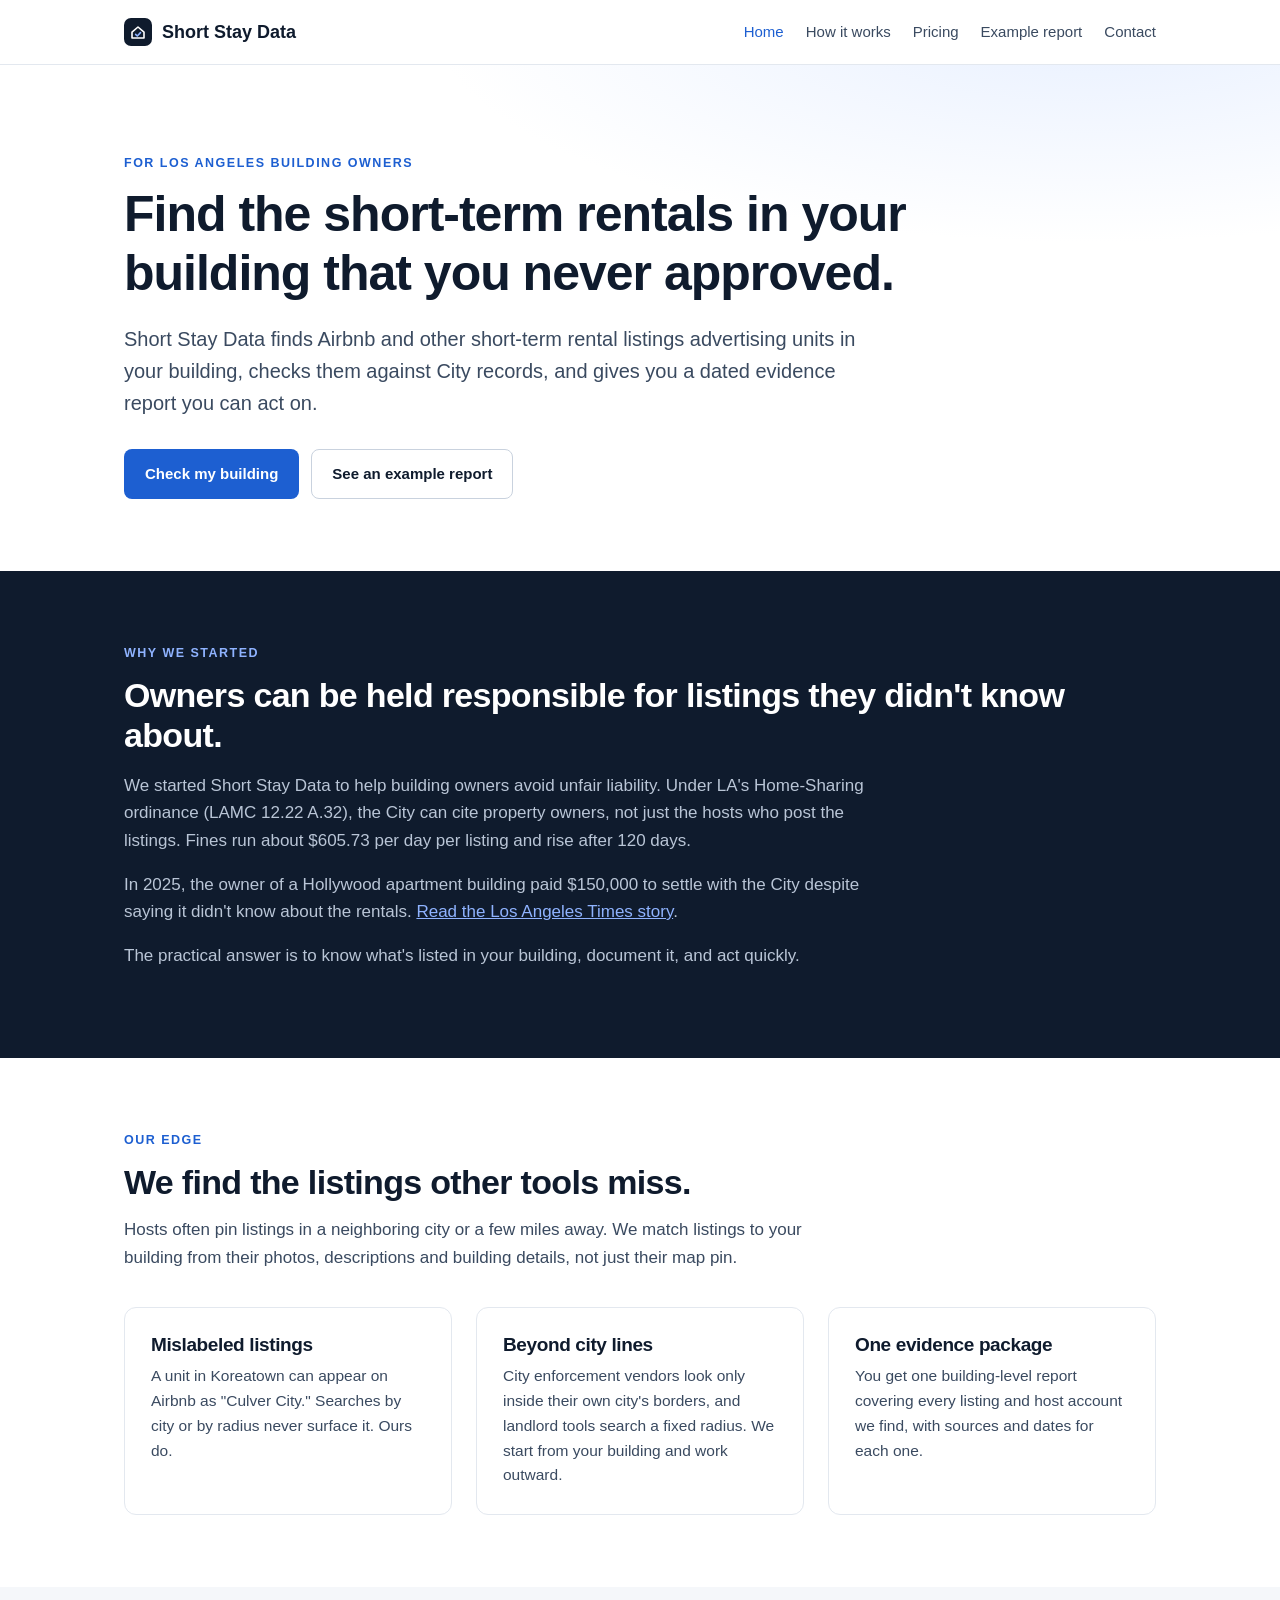
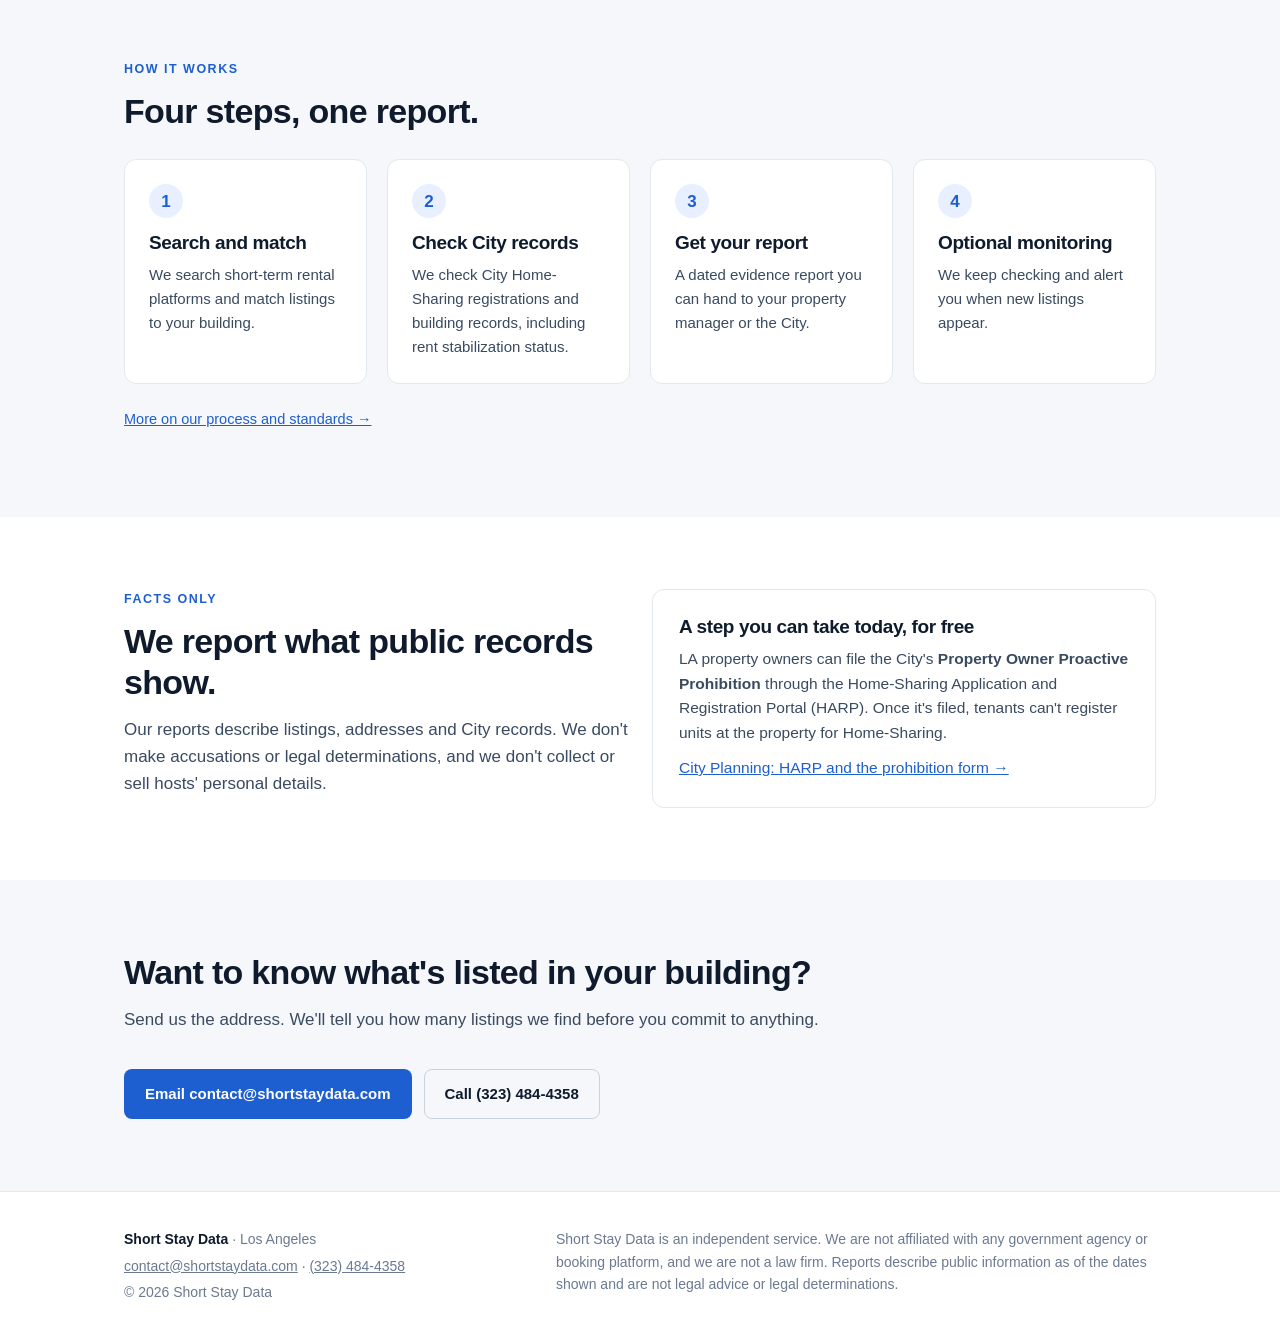
==== index.html @ d375aa2e "Rewrite site for building owners" ====
<!DOCTYPE html>
<html lang="en">
<head>
<meta charset="utf-8">
<meta name="viewport" content="width=device-width, initial-scale=1">
<title>Short Stay Data | Find unapproved short-term rentals in your LA building</title>
<meta name="description" content="We help Los Angeles building owners find and remove short-term rentals in their buildings that they never approved, with dated, building-level evidence reports.">
<meta name="theme-color" content="#0f1b2d">
<link rel="canonical" href="https://shortstaydata.com/">
<link rel="icon" type="image/svg+xml" href="data:image/svg+xml,%3Csvg xmlns='http://www.w3.org/2000/svg' viewBox='0 0 32 32'%3E%3Crect width='32' height='32' rx='7' fill='%230f1b2d'/%3E%3Cpath d='M7 16.5 16 9l9 7.5V24H7z' fill='none' stroke='%23fff' stroke-width='2.2' stroke-linejoin='round'/%3E%3Cpath d='m12.3 19.6 2.6 2.4 4.8-5' fill='none' stroke='%238fb3ff' stroke-width='2.2' stroke-linecap='round' stroke-linejoin='round'/%3E%3C/svg%3E">
<meta property="og:type" content="website">
<meta property="og:site_name" content="Short Stay Data">
<meta property="og:title" content="Short Stay Data | Find unapproved short-term rentals in your LA building">
<meta property="og:description" content="We help Los Angeles building owners find and remove short-term rentals in their buildings that they never approved, with dated, building-level evidence reports.">
<meta property="og:url" content="https://shortstaydata.com/">
<link rel="stylesheet" href="styles.css">
</head>
<body>
<header class="top">
  <div class="wrap nav">
    <a class="brand" href="index.html" aria-label="Short Stay Data home">
      <span class="mark" aria-hidden="true"><svg width="16" height="16" viewBox="0 0 16 16"><path d="M2 8.2 8 3l6 5.2V14H2z" fill="none" stroke="#fff" stroke-width="1.6" stroke-linejoin="round"/><path d="M5.6 10.4 7.3 12l3.2-3.4" fill="none" stroke="#8fb3ff" stroke-width="1.6" stroke-linecap="round" stroke-linejoin="round"/></svg></span>
      Short Stay Data
    </a>
    <nav aria-label="Primary"><ul><li><a href="index.html" aria-current="page">Home</a></li><li><a href="how-it-works.html">How it works</a></li><li><a href="pricing.html">Pricing</a></li><li><a href="sample-report.html">Example report</a></li><li><a href="contact.html">Contact</a></li></ul></nav>
  </div>
</header>
<main>

<section class="hero"><div class="wrap">
  <p class="eyebrow">For Los Angeles building owners</p>
  <h1>Find the short-term rentals in your building that you never approved.</h1>
  <p class="lede">Short Stay Data finds Airbnb and other short-term rental listings advertising units in your building, checks them against City records, and gives you a dated evidence report you can act on.</p>
  <div class="ctas"><a class="btn btn-primary" href="contact.html">Check my building</a><a class="btn btn-ghost" href="sample-report.html">See an example report</a></div>
</div></section>

<section class="dark"><div class="wrap">
  <p class="eyebrow" style="color:#8fb3ff">Why we started</p>
  <h2>Owners can be held responsible for listings they didn't know about.</h2>
  <p style="max-width:760px">We started Short Stay Data to help building owners avoid unfair liability. Under LA's Home-Sharing ordinance (LAMC 12.22 A.32), the City can cite property owners, not just the hosts who post the listings. Fines run about $605.73 per day per listing and rise after 120 days.</p>
  <p style="max-width:760px">In 2025, the owner of a Hollywood apartment building paid $150,000 to settle with the City despite saying it didn't know about the rentals. <a href="https://www.latimes.com/california/story/2025-09-02/la-cracks-down-on-hollywood-party-houses-and-illegal-short-term-rentals-violators-to-pay-hefty-fines" rel="noopener">Read the Los Angeles Times story</a>.</p>
  <p style="max-width:760px">The practical answer is to know what's listed in your building, document it, and act quickly.</p>
</div></section>

<section><div class="wrap">
  <p class="eyebrow">Our edge</p>
  <h2>We find the listings other tools miss.</h2>
  <p class="intro">Hosts often pin listings in a neighboring city or a few miles away. We match listings to your building from their photos, descriptions and building details, not just their map pin.</p>
  <div class="grid3">
    <div class="card"><h3>Mislabeled listings</h3><p>A unit in Koreatown can appear on Airbnb as "Culver City." Searches by city or by radius never surface it. Ours do.</p></div>
    <div class="card"><h3>Beyond city lines</h3><p>City enforcement vendors look only inside their own city's borders, and landlord tools search a fixed radius. We start from your building and work outward.</p></div>
    <div class="card"><h3>One evidence package</h3><p>You get one building-level report covering every listing and host account we find, with sources and dates for each one.</p></div>
  </div>
</div></section>

<section class="alt"><div class="wrap">
  <p class="eyebrow">How it works</p>
  <h2>Four steps, one report.</h2>
  <div class="steps" style="margin-top:28px">
    <div class="step"><h3>Search and match</h3><p>We search short-term rental platforms and match listings to your building.</p></div>
    <div class="step"><h3>Check City records</h3><p>We check City Home-Sharing registrations and building records, including rent stabilization status.</p></div>
    <div class="step"><h3>Get your report</h3><p>A dated evidence report you can hand to your property manager or the City.</p></div>
    <div class="step"><h3>Optional monitoring</h3><p>We keep checking and alert you when new listings appear.</p></div>
  </div>
  <p class="note"><a href="how-it-works.html">More on our process and standards &rarr;</a></p>
</div></section>

<section><div class="wrap grid2" style="align-items:start">
  <div>
    <p class="eyebrow">Facts only</p>
    <h2>We report what public records show.</h2>
    <p class="intro" style="margin-bottom:0">Our reports describe listings, addresses and City records. We don't make accusations or legal determinations, and we don't collect or sell hosts' personal details.</p>
  </div>
  <div class="card">
    <h3>A step you can take today, for free</h3>
    <p>LA property owners can file the City's <strong>Property Owner Proactive Prohibition</strong> through the Home-Sharing Application and Registration Portal (HARP). Once it's filed, tenants can't register units at the property for Home-Sharing.</p>
    <p><a href="https://planning.lacity.gov/home-sharing-application-and-registration-portal-harp" rel="noopener">City Planning: HARP and the prohibition form &rarr;</a></p>
  </div>
</div></section>
<section class="alt"><div class="wrap">
  <h2>Want to know what's listed in your building?</h2>
  <p class="intro">Send us the address. We'll tell you how many listings we find before you commit to anything.</p>
  <div class="ctas"><a class="btn btn-primary" href="mailto:contact@shortstaydata.com?subject=Building%20check%20request">Email contact@shortstaydata.com</a><a class="btn btn-ghost" href="tel:+13234844358">Call (323) 484-4358</a></div>
</div></section>

</main>
<footer>
  <div class="wrap f">
    <div>
      <p><strong style="color:var(--ink)">Short Stay Data</strong> · Los Angeles</p>
      <p><a href="mailto:contact@shortstaydata.com">contact@shortstaydata.com</a> · <a href="tel:+13234844358">(323) 484-4358</a></p>
      <p>© 2026 Short Stay Data</p>
    </div>
    <div class="disc">
      <p>Short Stay Data is an independent service. We are not affiliated with any government agency or booking platform, and we are not a law firm. Reports describe public information as of the dates shown and are not legal advice or legal determinations.</p>
    </div>
  </div>
</footer>
</body>
</html>
---- styles.css ----
:root{--ink:#0f1b2d;--ink-2:#3a4a60;--muted:#6b7a90;--line:#e3e8ef;--bg:#fff;--bg-2:#f5f7fa;--accent:#1d5fd1;--accent-2:#0f3f94;--ok:#1f7a4d;--warn:#a15c00;--flag:#b42318;--radius:12px;--max:1080px}
*{box-sizing:border-box}
body{margin:0;font-family:-apple-system,BlinkMacSystemFont,"Segoe UI",Roboto,"Helvetica Neue",Arial,sans-serif;color:var(--ink);background:var(--bg);line-height:1.6;font-size:17px;-webkit-font-smoothing:antialiased}
a{color:var(--accent)}
.wrap{max-width:var(--max);margin:0 auto;padding:0 24px}
header.top{position:sticky;top:0;z-index:10;background:rgba(255,255,255,.96);border-bottom:1px solid var(--line)}
.nav{display:flex;align-items:center;justify-content:space-between;gap:16px;min-height:64px;flex-wrap:wrap}
.brand{display:flex;align-items:center;gap:10px;font-weight:700;font-size:18px;color:var(--ink);text-decoration:none}
.mark{width:28px;height:28px;border-radius:7px;background:var(--ink);display:grid;place-items:center}
.nav ul{list-style:none;display:flex;gap:22px;margin:0;padding:0;flex-wrap:wrap}
.nav ul a{color:var(--ink-2);text-decoration:none;font-size:15px}
.nav ul a:hover,.nav ul a[aria-current]{color:var(--accent)}
.btn{display:inline-block;padding:12px 20px;border-radius:8px;font-weight:600;font-size:15px;text-decoration:none;border:1px solid transparent}
.btn-primary{background:var(--accent);color:#fff}.btn-primary:hover{background:var(--accent-2)}
.btn-ghost{color:var(--ink);border-color:#c9d2de}.btn-ghost:hover{border-color:var(--ink)}
section{padding:72px 0}
.eyebrow{text-transform:uppercase;letter-spacing:.12em;font-size:12.5px;font-weight:700;color:var(--accent);margin:0 0 12px}
h1,h2,h3{letter-spacing:-.02em;line-height:1.18;margin:0}
h1{font-size:clamp(32px,4.6vw,50px);font-weight:750;max-width:860px}
h2{font-size:clamp(26px,3.2vw,34px);font-weight:700;margin-bottom:14px}
h3{font-size:19px;font-weight:650;margin-bottom:8px}
.lede{font-size:clamp(18px,2vw,20px);color:var(--ink-2);max-width:740px;margin:20px 0 30px}
.intro{color:var(--ink-2);max-width:720px;margin:0 0 36px}
.hero{padding:88px 0 72px;background:radial-gradient(1100px 380px at 85% -10%,#e8f0ff 0%,rgba(232,240,255,0) 60%)}
.page-hero{padding:64px 0 24px}
.ctas{display:flex;gap:12px;flex-wrap:wrap}
.alt{background:var(--bg-2)}
.dark{background:var(--ink);color:#e7edf6}
.dark h2,.dark h3{color:#fff}.dark p{color:#b9c5d6}
.dark a{color:#8fb3ff}
.grid3{display:grid;grid-template-columns:repeat(3,1fr);gap:24px}
.grid2{display:grid;grid-template-columns:repeat(2,1fr);gap:24px}
.card{background:#fff;border:1px solid var(--line);border-radius:var(--radius);padding:26px}
.card p{color:var(--ink-2);margin:0 0 10px;font-size:15.5px}
.card p:last-child{margin-bottom:0}
.card ul{margin:8px 0 0;padding-left:18px;color:var(--ink-2);font-size:15px}
.steps{display:grid;grid-template-columns:repeat(4,1fr);gap:20px;counter-reset:s}
.step{border:1px solid var(--line);border-radius:var(--radius);padding:24px;background:#fff}
.step::before{counter-increment:s;content:counter(s);display:grid;place-items:center;width:34px;height:34px;border-radius:50%;background:#e8f0ff;color:var(--accent);font-weight:700;margin-bottom:14px}
.step p{color:var(--ink-2);margin:0;font-size:15px}
.stat{font-size:30px;font-weight:750;color:#fff;letter-spacing:-.02em}
.note{color:var(--muted);font-size:14.5px;margin-top:24px}
.callout{border:1px solid #cfe0fb;background:#f3f8ff;border-radius:var(--radius);padding:22px 26px;margin-top:28px}
.callout p{margin:0;color:var(--ink-2)}
.card .price,.price{color:var(--ink);font-size:34px;font-weight:750;letter-spacing:-.02em;margin:6px 0 2px}
.card .price small,.price small{font-size:16px;font-weight:600;color:var(--muted)}
.tag{display:inline-block;font-size:12px;font-weight:700;letter-spacing:.06em;text-transform:uppercase;color:var(--accent);background:#e8f0ff;padding:4px 10px;border-radius:999px;margin-bottom:12px}
table.t{width:100%;border-collapse:collapse;font-size:15px;background:#fff;border:1px solid var(--line);border-radius:var(--radius);overflow:hidden}
table.t th,table.t td{text-align:left;padding:12px 16px;border-bottom:1px solid var(--line);vertical-align:top}
table.t th{background:var(--bg-2);font-weight:650}
.checklist{list-style:none;padding:0;margin:16px 0 0}
.checklist li{padding:9px 0 9px 30px;position:relative;border-bottom:1px solid var(--line);color:var(--ink-2);font-size:15.5px}
.checklist li::before{content:"";position:absolute;left:0;top:13px;width:18px;height:18px;border-radius:50%;background:#e7f5ee url("data:image/svg+xml,%3Csvg xmlns='http://www.w3.org/2000/svg' viewBox='0 0 16 16'%3E%3Cpath d='M4 8.5l2.5 2.5L12 5.5' fill='none' stroke='%231f7a4d' stroke-width='2' stroke-linecap='round' stroke-linejoin='round'/%3E%3C/svg%3E") center/12px no-repeat}
.checklist strong{color:var(--ink)}
/* Example report */
.report{border:1px solid var(--line);border-radius:var(--radius);background:#fff;box-shadow:0 10px 30px rgba(15,27,45,.06);overflow:hidden}
.report-head{display:flex;justify-content:space-between;align-items:center;gap:12px;flex-wrap:wrap;padding:14px 22px;background:var(--bg-2);border-bottom:1px solid var(--line);font-size:14px}
.badge{background:#fff4e5;color:var(--warn);border:1px dashed var(--warn);font-weight:800;letter-spacing:.12em;font-size:12px;padding:4px 10px;border-radius:6px}
.report-body{padding:8px 22px 22px}
.report h3{font-size:17px;margin:22px 0 8px;padding-bottom:4px;border-bottom:1px solid var(--line);color:#123a5c}
.report table{width:100%;border-collapse:collapse;font-size:14px}
.report th,.report td{text-align:left;padding:8px 10px;border:1px solid var(--line);vertical-align:top}
.report th{background:#fafbfc;width:30%;font-weight:650}
.report thead th{background:#eef2f6;width:auto}
.report blockquote{margin:8px 0;padding:6px 12px;border-left:3px solid #123a5c;background:var(--bg-2);font-style:italic;font-size:14.5px}
.report ul{padding-left:18px;font-size:15px;color:var(--ink-2)}
.report .meta{font-size:14px;color:var(--ink-2);margin:14px 0 0}
.report-foot{padding:12px 22px;background:#fffaf2;border-top:1px solid var(--line);font-size:13.5px;color:var(--warn)}
.pill{display:inline-block;font-size:12px;font-weight:700;padding:2px 8px;border-radius:999px}
.pill.flag{background:#fdecea;color:var(--flag)}.pill.ok{background:#e7f5ee;color:var(--ok)}
.contact-big{font-size:22px;font-weight:650;text-decoration:none;border-bottom:2px solid #c9d8f5;word-break:break-word}
footer{border-top:1px solid var(--line);padding:32px 0;color:var(--muted);font-size:14px}
footer .f{display:flex;justify-content:space-between;gap:24px;flex-wrap:wrap}
footer p{margin:4px 0}footer .disc{max-width:600px}
footer a{color:var(--muted)}
@media (max-width:900px){.grid3,.grid2{grid-template-columns:1fr}.steps{grid-template-columns:1fr 1fr}section{padding:56px 0}}
@media (max-width:600px){.steps{grid-template-columns:1fr}.nav{padding-top:10px;padding-bottom:10px}.nav ul{gap:4px 14px}header.top{position:static}.nav ul a{font-size:14px}.report-body{padding:4px 14px 16px}.report th{width:38%}table.t th,table.t td{padding:10px 10px}}
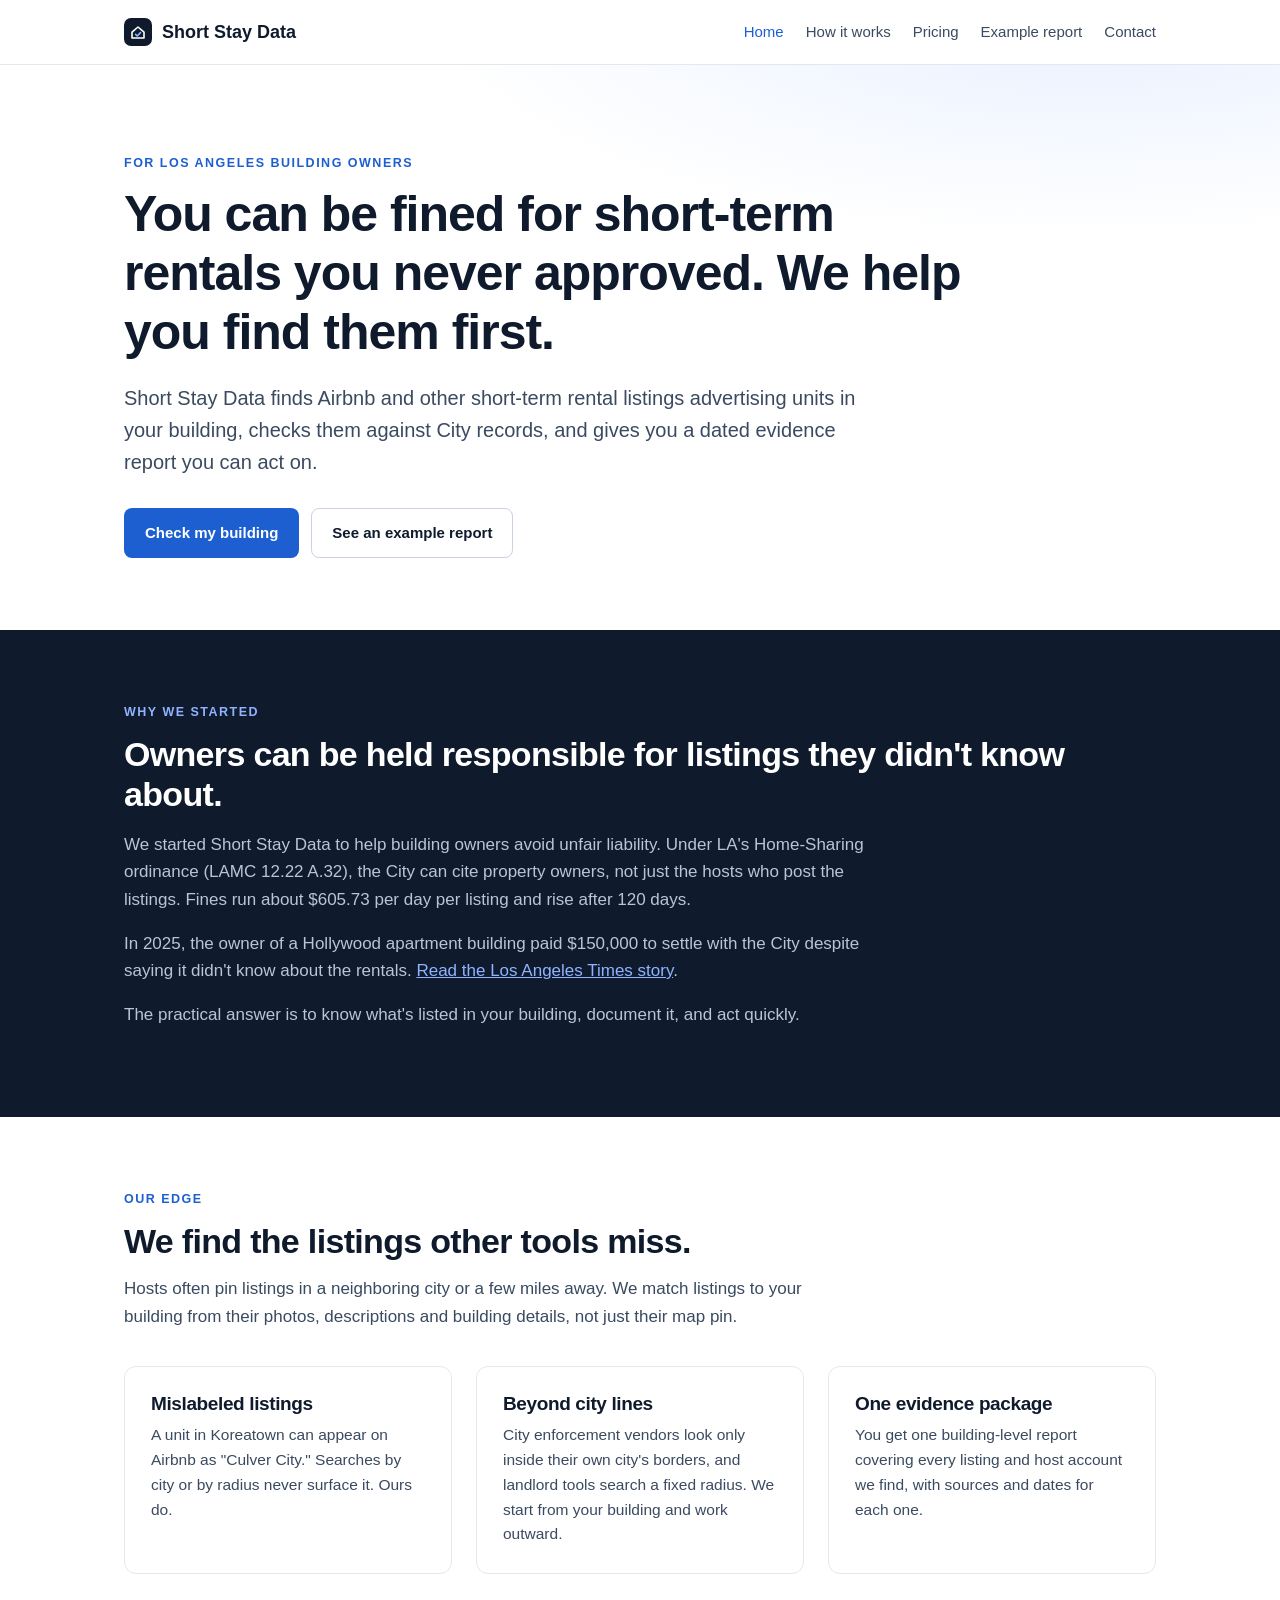
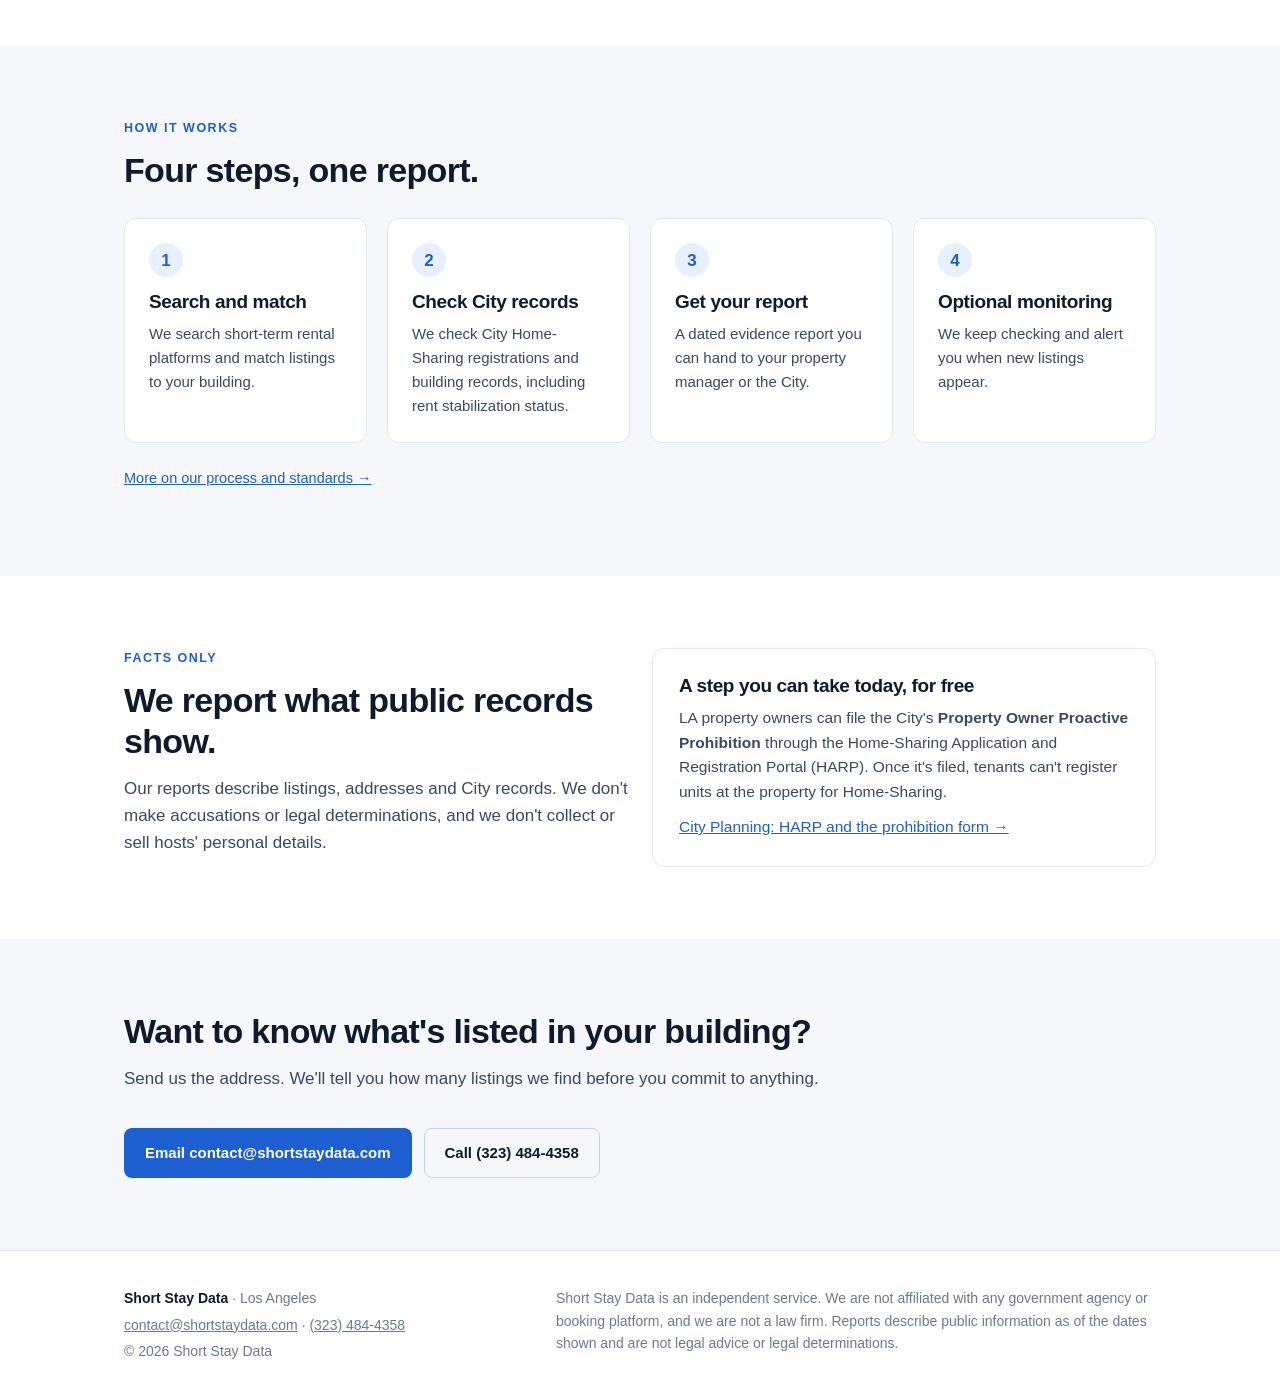
==== commit 1820232a: "Update homepage headline" ====
--- a/index.html
+++ b/index.html
@@ -29,7 +29,7 @@
 
 <section class="hero"><div class="wrap">
   <p class="eyebrow">For Los Angeles building owners</p>
-  <h1>Find the short-term rentals in your building that you never approved.</h1>
+  <h1>You can be fined for short-term rentals you never approved. We help you find them first.</h1>
   <p class="lede">Short Stay Data finds Airbnb and other short-term rental listings advertising units in your building, checks them against City records, and gives you a dated evidence report you can act on.</p>
   <div class="ctas"><a class="btn btn-primary" href="contact.html">Check my building</a><a class="btn btn-ghost" href="sample-report.html">See an example report</a></div>
 </div></section>
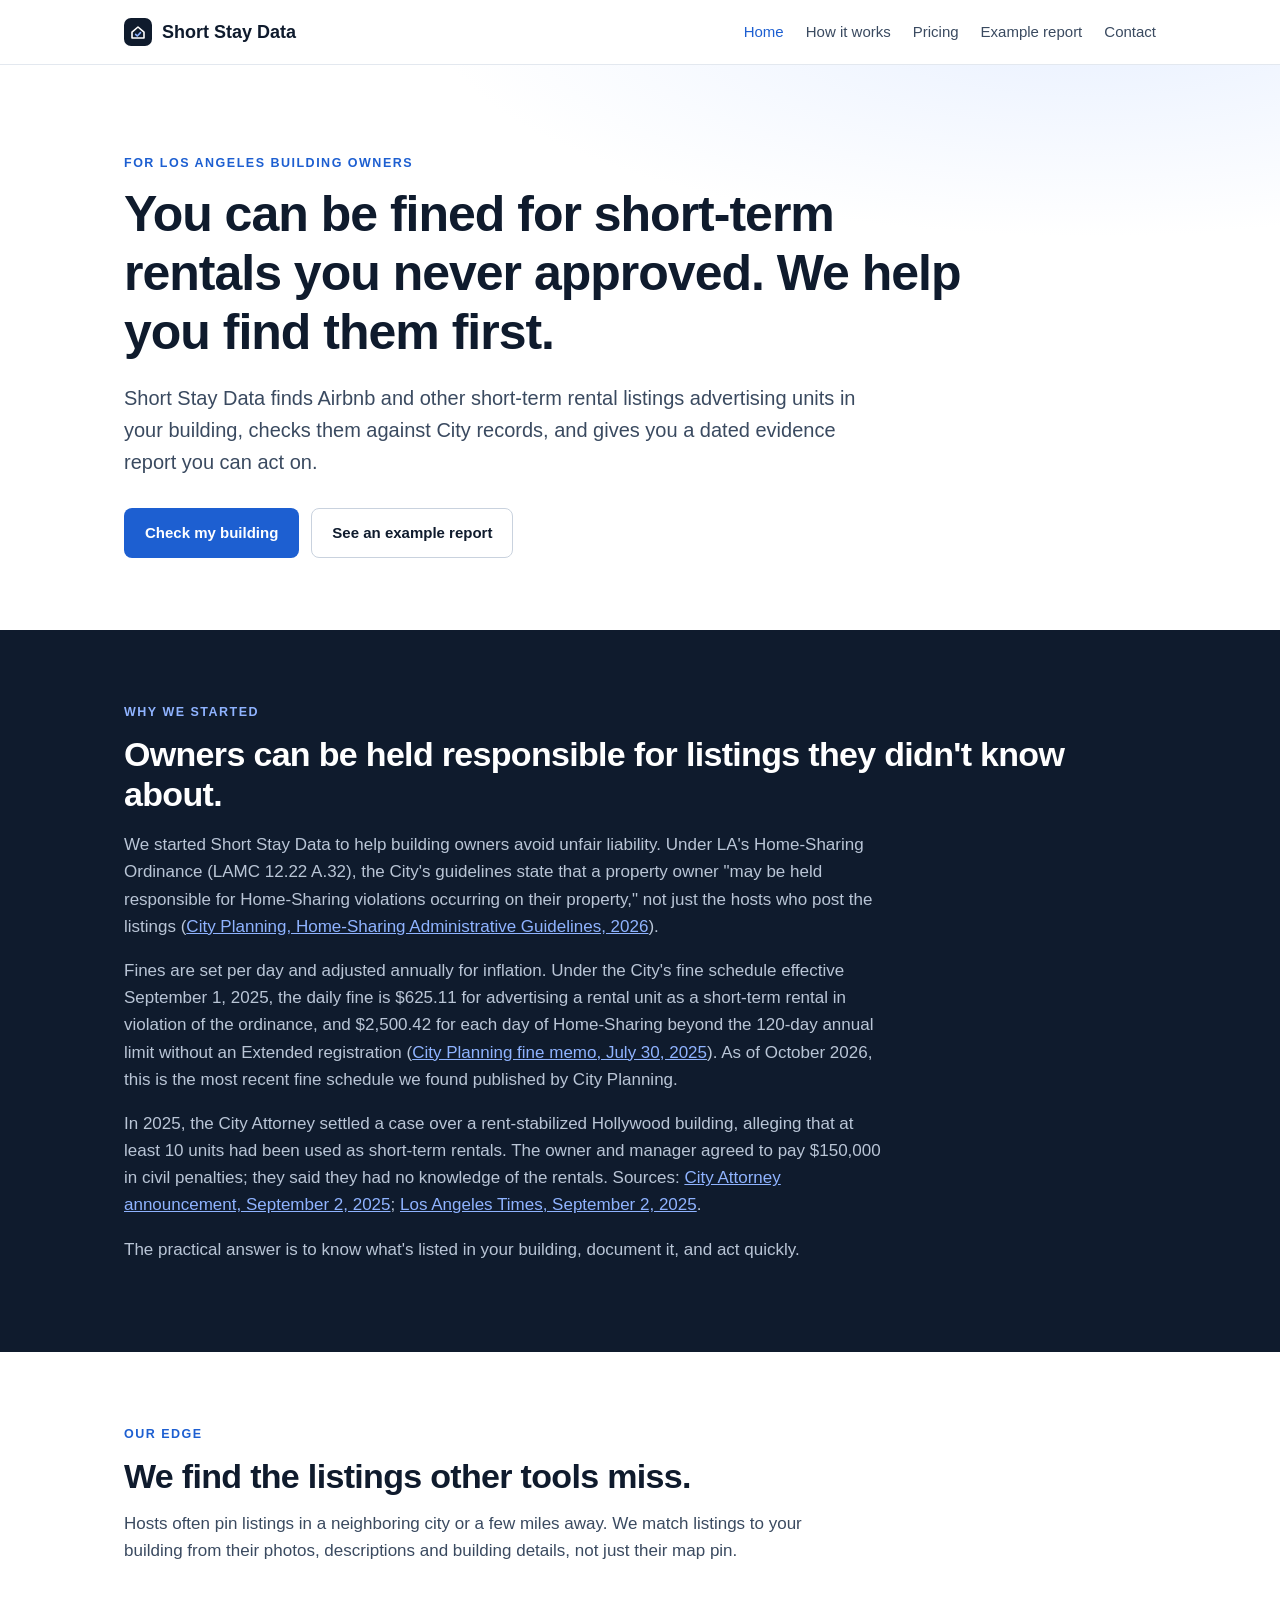
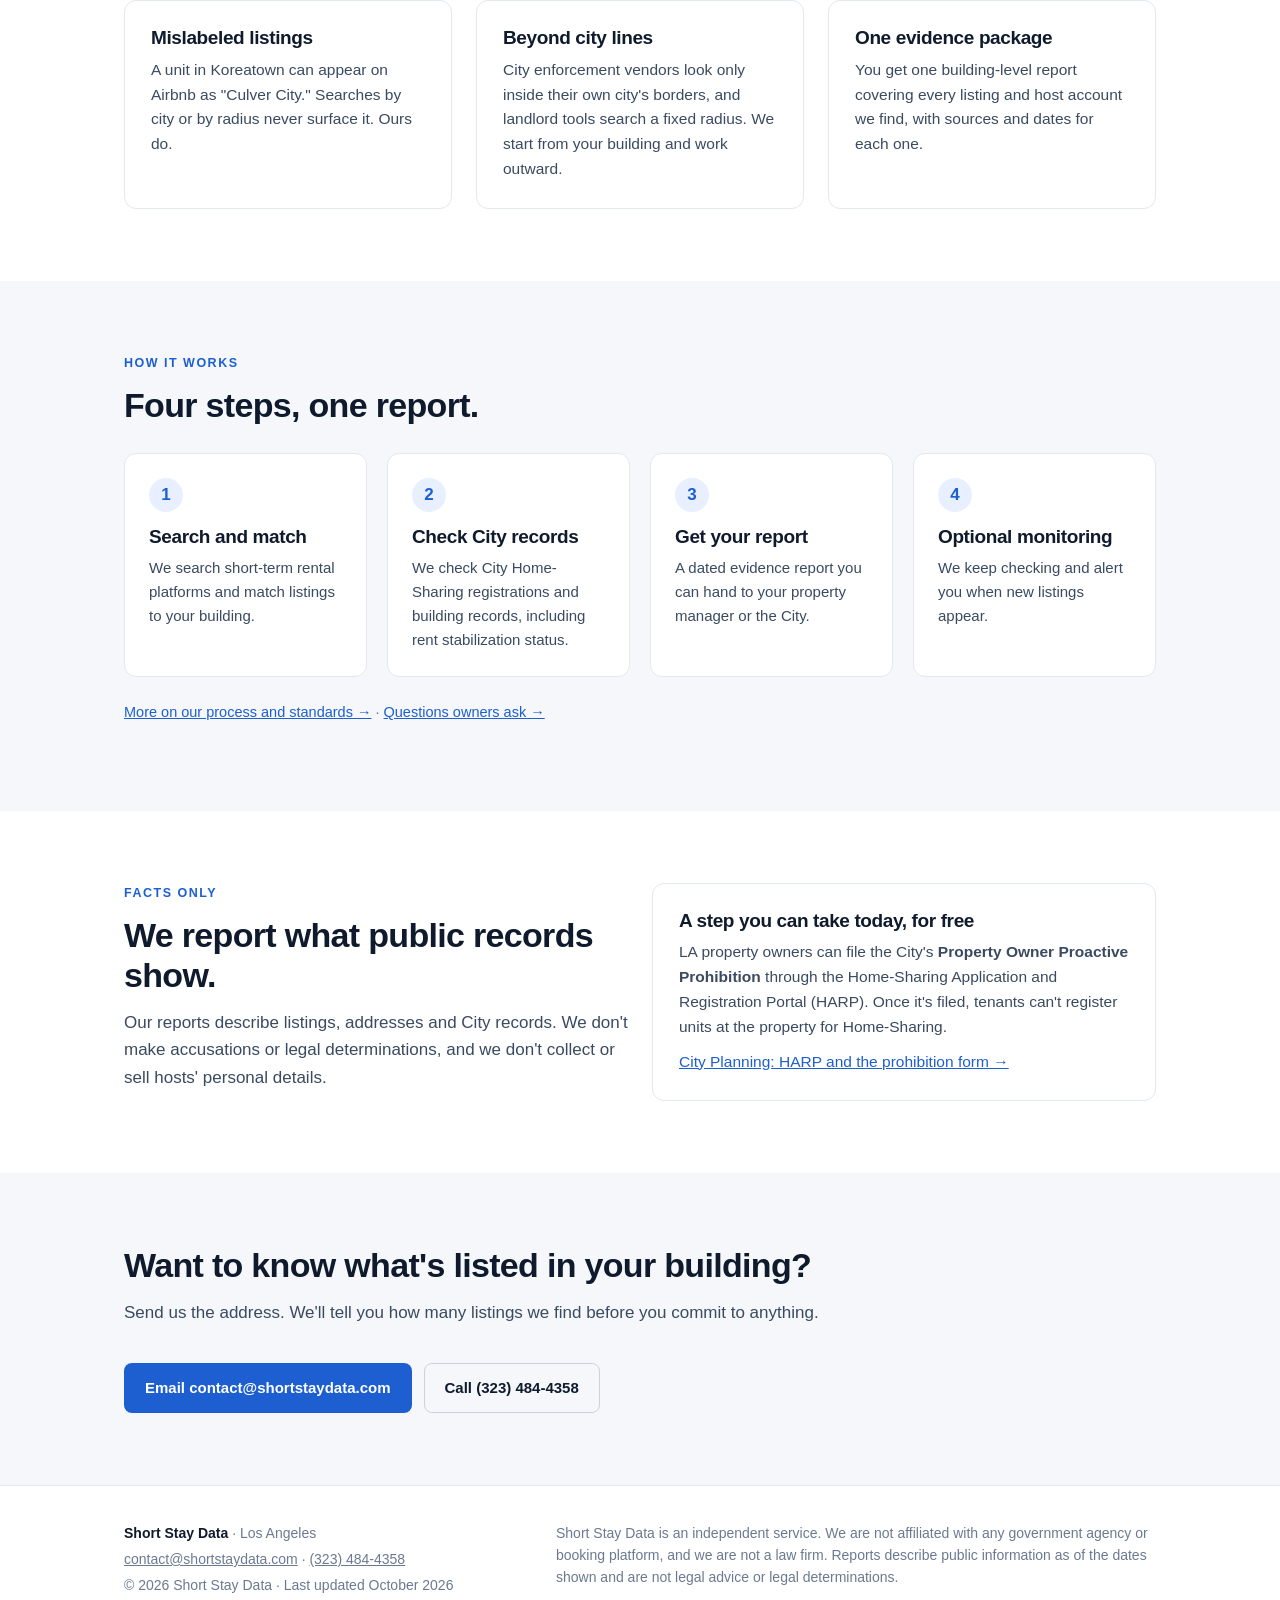
==== commit a64df06b: "SEO batch 1: sitemap, robots, llms.txt, icons, social tags, structured data, FAQ" ====
--- a/index.html
+++ b/index.html
@@ -3,26 +3,58 @@
 <head>
 <meta charset="utf-8">
 <meta name="viewport" content="width=device-width, initial-scale=1">
-<title>Short Stay Data | Find unapproved short-term rentals in your LA building</title>
+<title>Find Unauthorized Airbnb Listings in Your LA Building | Short Stay Data</title>
 <meta name="description" content="We help Los Angeles building owners find and remove short-term rentals in their buildings that they never approved, with dated, building-level evidence reports.">
 <meta name="theme-color" content="#0f1b2d">
 <link rel="canonical" href="https://shortstaydata.com/">
-<link rel="icon" type="image/svg+xml" href="data:image/svg+xml,%3Csvg xmlns='http://www.w3.org/2000/svg' viewBox='0 0 32 32'%3E%3Crect width='32' height='32' rx='7' fill='%230f1b2d'/%3E%3Cpath d='M7 16.5 16 9l9 7.5V24H7z' fill='none' stroke='%23fff' stroke-width='2.2' stroke-linejoin='round'/%3E%3Cpath d='m12.3 19.6 2.6 2.4 4.8-5' fill='none' stroke='%238fb3ff' stroke-width='2.2' stroke-linecap='round' stroke-linejoin='round'/%3E%3C/svg%3E">
+<link rel="icon" href="/favicon.ico" sizes="48x48">
+<link rel="icon" type="image/svg+xml" href="/favicon.svg">
+<link rel="apple-touch-icon" href="/apple-touch-icon.png">
 <meta property="og:type" content="website">
 <meta property="og:site_name" content="Short Stay Data">
-<meta property="og:title" content="Short Stay Data | Find unapproved short-term rentals in your LA building">
+<meta property="og:title" content="Find Unauthorized Airbnb Listings in Your LA Building | Short Stay Data">
 <meta property="og:description" content="We help Los Angeles building owners find and remove short-term rentals in their buildings that they never approved, with dated, building-level evidence reports.">
 <meta property="og:url" content="https://shortstaydata.com/">
+<meta property="og:image" content="https://shortstaydata.com/og.png">
+<meta property="og:image:width" content="1200">
+<meta property="og:image:height" content="630">
+<meta property="og:image:alt" content="Short Stay Data: find unapproved short-term rentals in your Los Angeles building.">
+<meta name="twitter:card" content="summary_large_image">
+<meta name="twitter:title" content="Find Unauthorized Airbnb Listings in Your LA Building | Short Stay Data">
+<meta name="twitter:description" content="We help Los Angeles building owners find and remove short-term rentals in their buildings that they never approved, with dated, building-level evidence reports.">
+<meta name="twitter:image" content="https://shortstaydata.com/og.png">
 <link rel="stylesheet" href="styles.css">
+<script type="application/ld+json">
+{
+  "@context": "https://schema.org",
+  "@type": "Organization",
+  "@id": "https://shortstaydata.com/#organization",
+  "name": "Short Stay Data",
+  "url": "https://shortstaydata.com/",
+  "logo": "https://shortstaydata.com/apple-touch-icon.png",
+  "image": "https://shortstaydata.com/og.png",
+  "email": "contact@shortstaydata.com",
+  "telephone": "+1-323-484-4358",
+  "areaServed": {
+    "@type": "City",
+    "name": "Los Angeles",
+    "containedInPlace": {
+      "@type": "State",
+      "name": "California"
+    }
+  },
+  "description": "Short Stay Data helps Los Angeles building owners find short-term rental listings advertising units in their buildings, checks them against City of Los Angeles Home-Sharing records, and provides dated evidence reports."
+}
+</script>
 </head>
 <body>
 <header class="top">
   <div class="wrap nav">
-    <a class="brand" href="index.html" aria-label="Short Stay Data home">
+    <a class="brand" href="/" aria-label="Short Stay Data home">
       <span class="mark" aria-hidden="true"><svg width="16" height="16" viewBox="0 0 16 16"><path d="M2 8.2 8 3l6 5.2V14H2z" fill="none" stroke="#fff" stroke-width="1.6" stroke-linejoin="round"/><path d="M5.6 10.4 7.3 12l3.2-3.4" fill="none" stroke="#8fb3ff" stroke-width="1.6" stroke-linecap="round" stroke-linejoin="round"/></svg></span>
       Short Stay Data
     </a>
-    <nav aria-label="Primary"><ul><li><a href="index.html" aria-current="page">Home</a></li><li><a href="how-it-works.html">How it works</a></li><li><a href="pricing.html">Pricing</a></li><li><a href="sample-report.html">Example report</a></li><li><a href="contact.html">Contact</a></li></ul></nav>
+    <nav aria-label="Primary"><ul><li><a href="/" aria-current="page">Home</a></li><li><a href="how-it-works.html">How it works</a></li><li><a href="pricing.html">Pricing</a></li><li><a href="sample-report.html">Example report</a></li><li><a href="contact.html">Contact</a></li></ul></nav>
   </div>
 </header>
 <main>
@@ -37,8 +69,9 @@
 <section class="dark"><div class="wrap">
   <p class="eyebrow" style="color:#8fb3ff">Why we started</p>
   <h2>Owners can be held responsible for listings they didn't know about.</h2>
-  <p style="max-width:760px">We started Short Stay Data to help building owners avoid unfair liability. Under LA's Home-Sharing ordinance (LAMC 12.22 A.32), the City can cite property owners, not just the hosts who post the listings. Fines run about $605.73 per day per listing and rise after 120 days.</p>
-  <p style="max-width:760px">In 2025, the owner of a Hollywood apartment building paid $150,000 to settle with the City despite saying it didn't know about the rentals. <a href="https://www.latimes.com/california/story/2025-09-02/la-cracks-down-on-hollywood-party-houses-and-illegal-short-term-rentals-violators-to-pay-hefty-fines" rel="noopener">Read the Los Angeles Times story</a>.</p>
+  <p style="max-width:760px">We started Short Stay Data to help building owners avoid unfair liability. Under LA's Home-Sharing Ordinance (LAMC 12.22 A.32), the City's guidelines state that a property owner "may be held responsible for Home-Sharing violations occurring on their property," not just the hosts who post the listings (<a href="https://planning.lacity.gov/odocument/9930e549-5f65-45d8-a0e1-986d7ea7c75a/Home_Sharing_Administrative_Guidelines_2026.pdf" rel="noopener">City Planning, Home-Sharing Administrative Guidelines, 2026</a>).</p>
+  <p style="max-width:760px">Fines are set per day and adjusted annually for inflation. Under the City's fine schedule effective September 1, 2025, the daily fine is $625.11 for advertising a rental unit as a short-term rental in violation of the ordinance, and $2,500.42 for each day of Home-Sharing beyond the 120-day annual limit without an Extended registration (<a href="https://planning.lacity.gov/odocument/45f6db3c-eb1d-46ae-b5d0-9bfce70f184f/Fine_Memo.pdf" rel="noopener">City Planning fine memo, July 30, 2025</a>). As of October 2026, this is the most recent fine schedule we found published by City Planning.</p>
+  <p style="max-width:760px">In 2025, the City Attorney settled a case over a rent-stabilized Hollywood building, alleging that at least 10 units had been used as short-term rentals. The owner and manager agreed to pay $150,000 in civil penalties; they said they had no knowledge of the rentals. Sources: <a href="https://cityattorney.lacity.gov/updates/la-city-attorney-hydee-feldstein-soto-continues-crackdown-illegal-short-term-rentals-and" rel="noopener">City Attorney announcement, September 2, 2025</a>; <a href="https://www.latimes.com/california/story/2025-09-02/la-cracks-down-on-hollywood-party-houses-and-illegal-short-term-rentals-violators-to-pay-hefty-fines" rel="noopener">Los Angeles Times, September 2, 2025</a>.</p>
   <p style="max-width:760px">The practical answer is to know what's listed in your building, document it, and act quickly.</p>
 </div></section>
 
@@ -62,7 +95,7 @@
     <div class="step"><h3>Get your report</h3><p>A dated evidence report you can hand to your property manager or the City.</p></div>
     <div class="step"><h3>Optional monitoring</h3><p>We keep checking and alert you when new listings appear.</p></div>
   </div>
-  <p class="note"><a href="how-it-works.html">More on our process and standards &rarr;</a></p>
+  <p class="note"><a href="how-it-works.html">More on our process and standards &rarr;</a> · <a href="how-it-works.html#faq">Questions owners ask &rarr;</a></p>
 </div></section>
 
 <section><div class="wrap grid2" style="align-items:start">
@@ -89,7 +122,7 @@
     <div>
       <p><strong style="color:var(--ink)">Short Stay Data</strong> · Los Angeles</p>
       <p><a href="mailto:contact@shortstaydata.com">contact@shortstaydata.com</a> · <a href="tel:+13234844358">(323) 484-4358</a></p>
-      <p>© 2026 Short Stay Data</p>
+      <p>© 2026 Short Stay Data · Last updated October 2026</p>
     </div>
     <div class="disc">
       <p>Short Stay Data is an independent service. We are not affiliated with any government agency or booking platform, and we are not a law firm. Reports describe public information as of the dates shown and are not legal advice or legal determinations.</p>
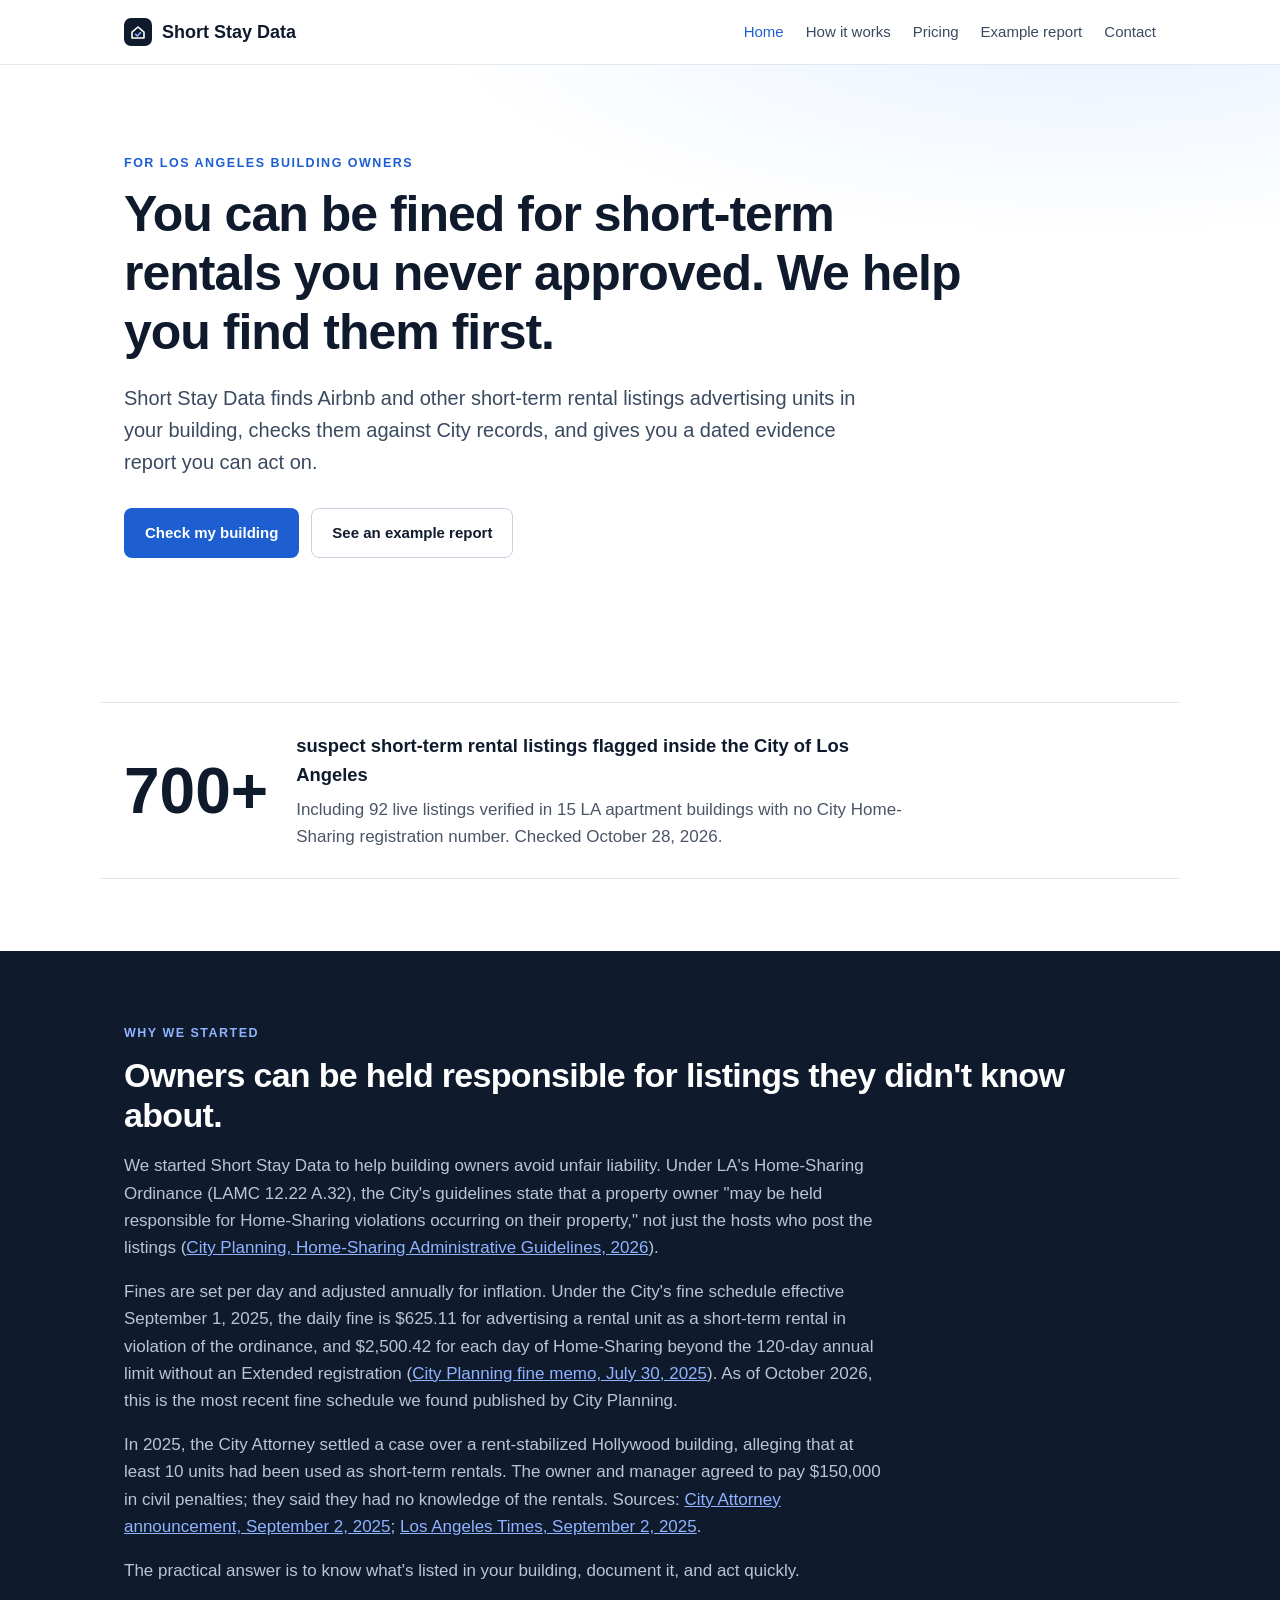
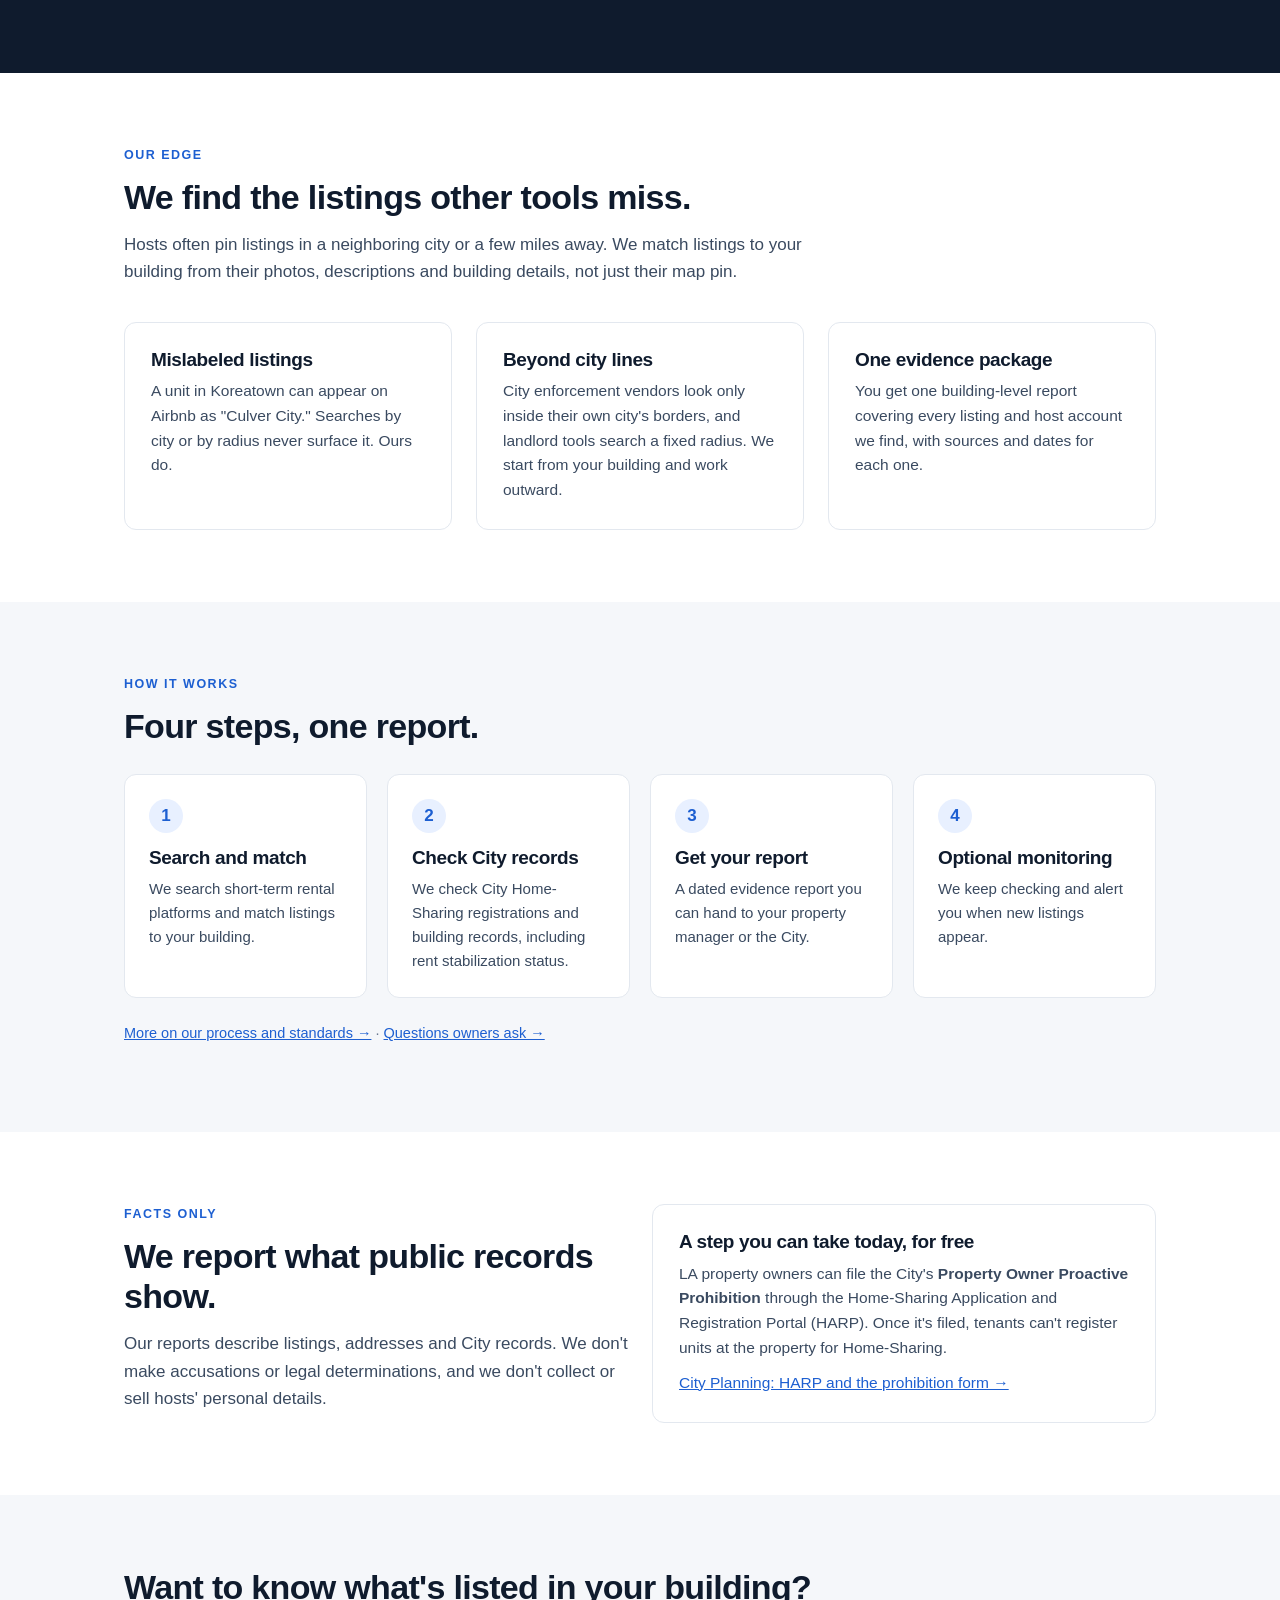
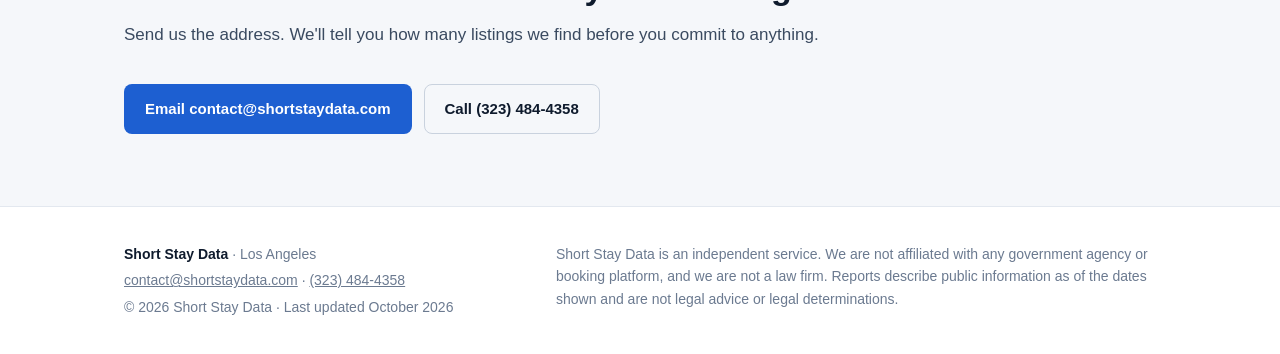
==== commit 4c56db06: "Add research counter to homepage" ====
--- a/index.html
+++ b/index.html
@@ -66,6 +66,14 @@
   <div class="ctas"><a class="btn btn-primary" href="contact.html">Check my building</a><a class="btn btn-ghost" href="sample-report.html">See an example report</a></div>
 </div></section>
 
+<section class="counter" aria-label="Research to date"><div class="wrap" style="display:flex;flex-wrap:wrap;gap:28px;align-items:center;padding-top:28px;padding-bottom:28px;border-top:1px solid #e3e8ef;border-bottom:1px solid #e3e8ef">
+  <div style="font-size:clamp(44px,7vw,64px);font-weight:800;line-height:1;color:#0f1b2d">700+</div>
+  <div style="max-width:620px">
+    <p style="margin:0;font-size:1.15rem;font-weight:600;color:#0f1b2d">suspect short-term rental listings flagged inside the City of Los Angeles</p>
+    <p style="margin:6px 0 0;color:#4a5568">Including 92 live listings verified in 15 LA apartment buildings with no City Home-Sharing registration number. Checked October 28, 2026.</p>
+  </div>
+</div></section>
+
 <section class="dark"><div class="wrap">
   <p class="eyebrow" style="color:#8fb3ff">Why we started</p>
   <h2>Owners can be held responsible for listings they didn't know about.</h2>
@@ -129,5 +137,6 @@
     </div>
   </div>
 </footer>
+<!-- Cloudflare Web Analytics --><script type='module' src='https://static.cloudflareinsights.com/beacon.min.js' data-cf-beacon='{"token": "4996022a4fdb411897345fcda2850cfd"}'></script><!-- End Cloudflare Web Analytics -->
 </body>
 </html>
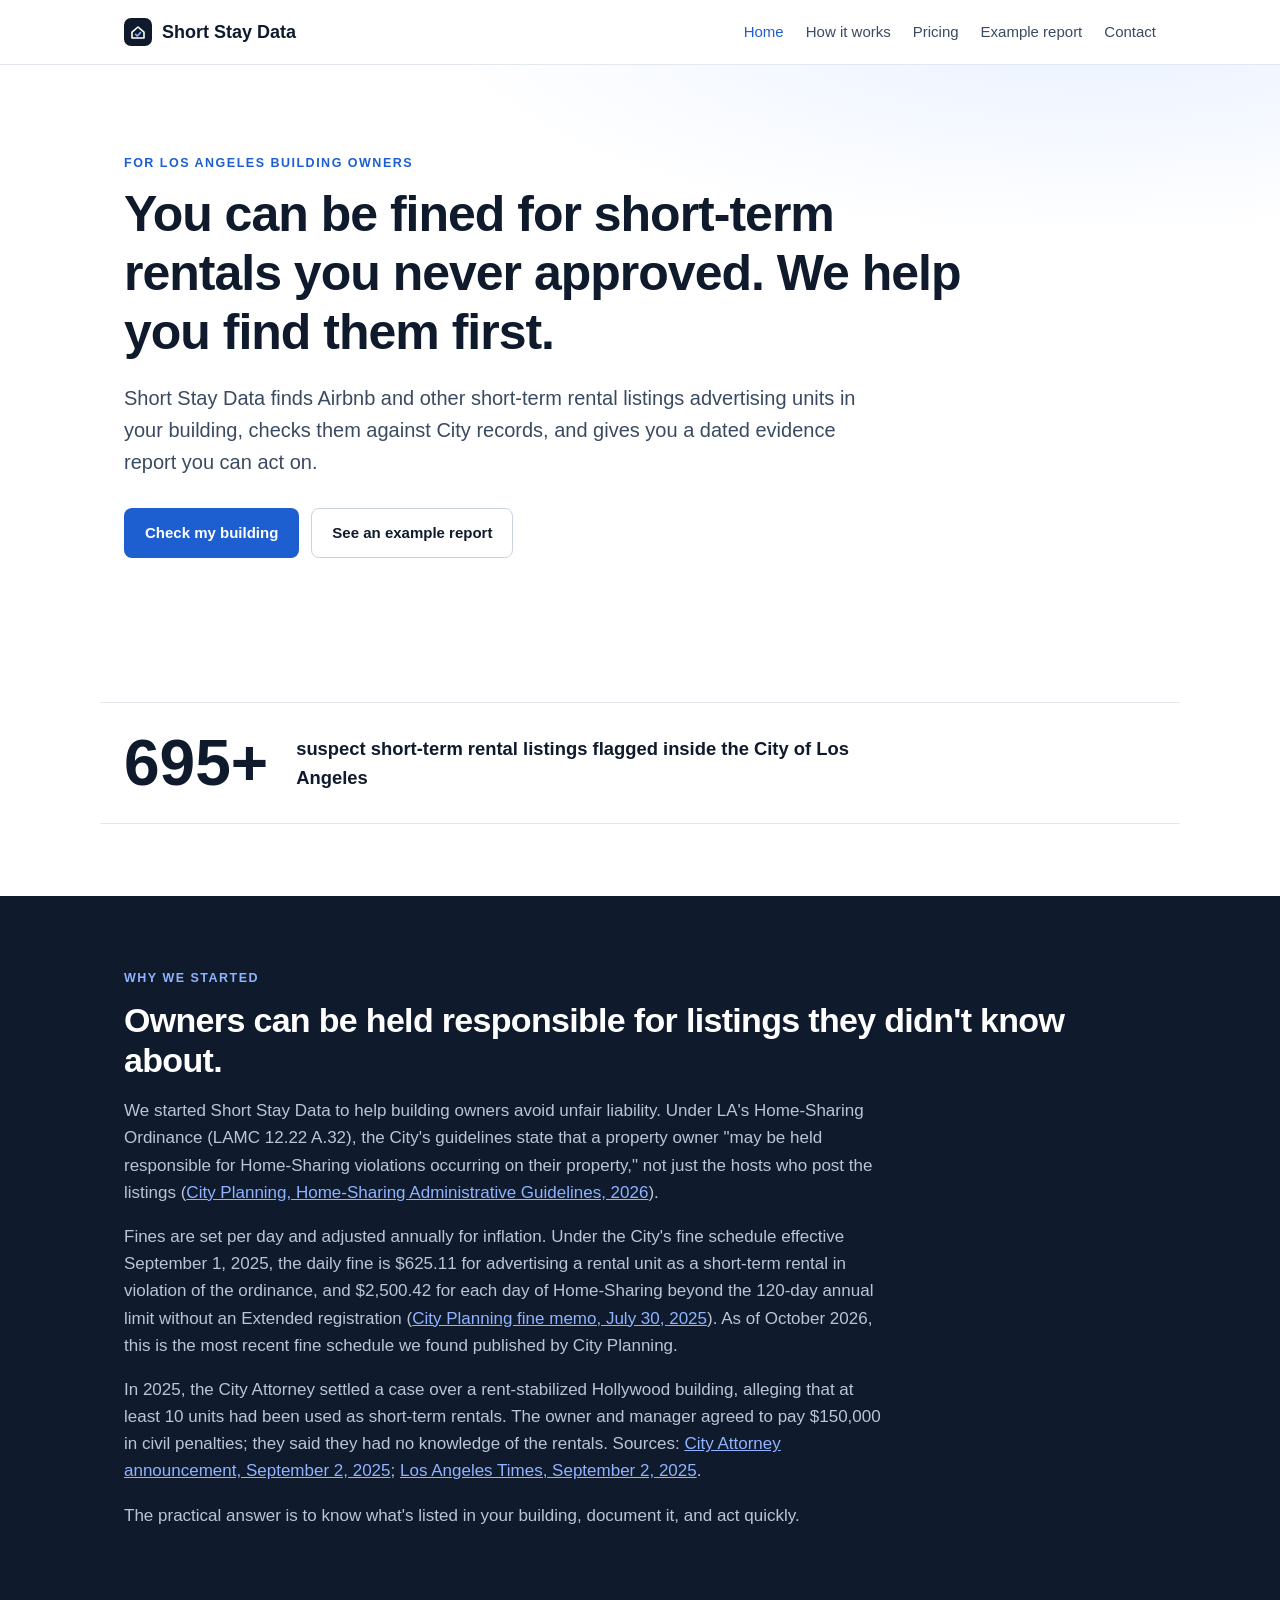
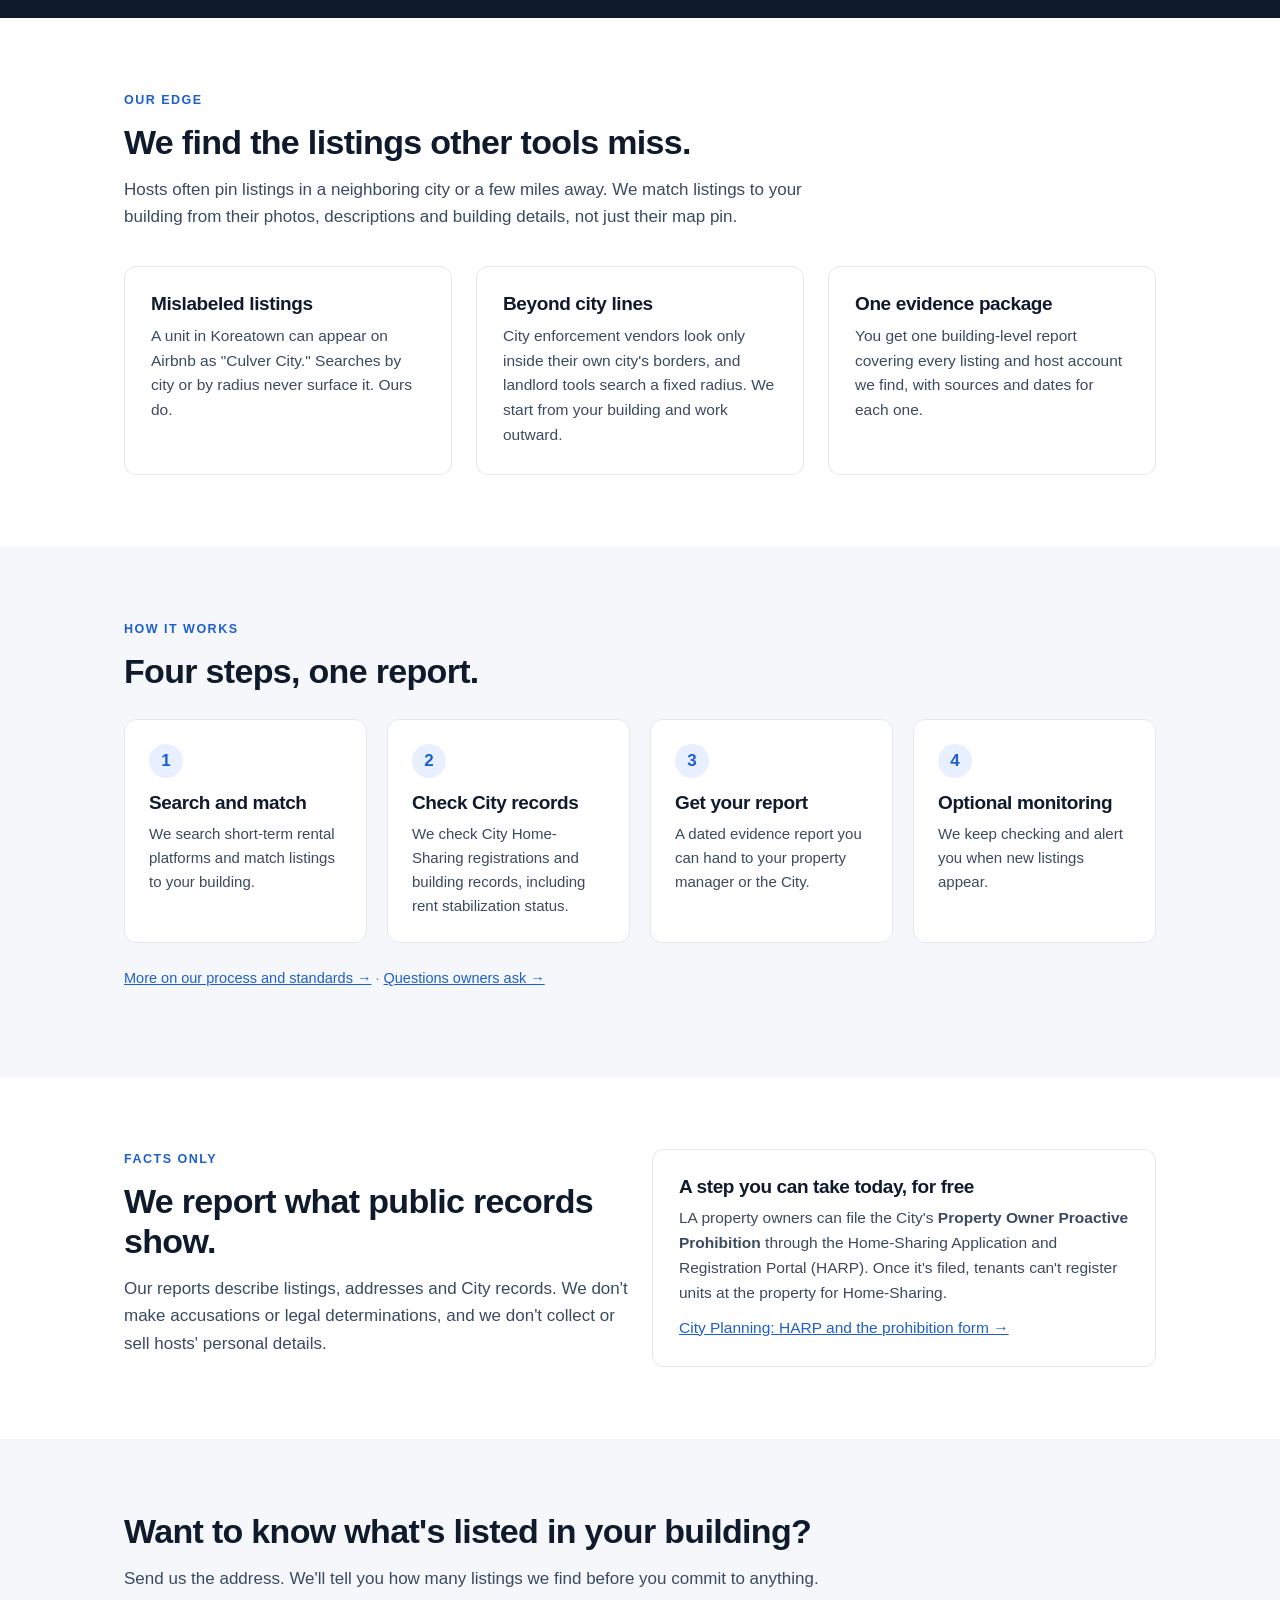
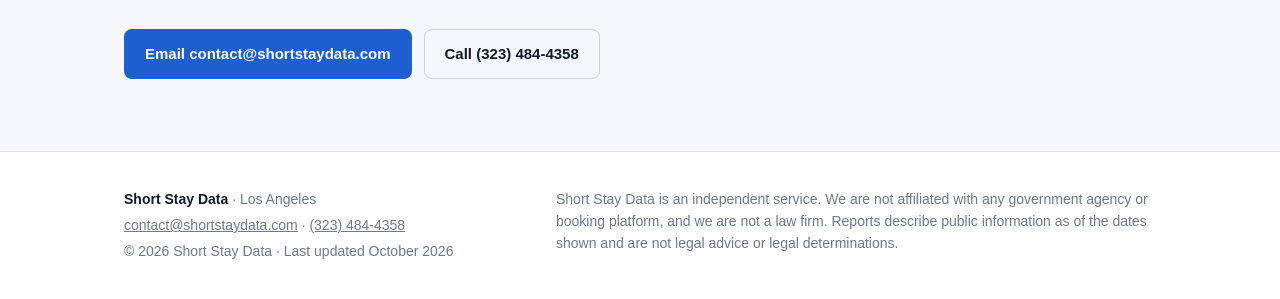
==== commit 2ee6c8db: "Counter: count-up animation, remove subtext" ====
--- a/index.html
+++ b/index.html
@@ -67,10 +67,9 @@
 </div></section>
 
 <section class="counter" aria-label="Research to date"><div class="wrap" style="display:flex;flex-wrap:wrap;gap:28px;align-items:center;padding-top:28px;padding-bottom:28px;border-top:1px solid #e3e8ef;border-bottom:1px solid #e3e8ef">
-  <div style="font-size:clamp(44px,7vw,64px);font-weight:800;line-height:1;color:#0f1b2d">700+</div>
+  <div style="font-size:clamp(44px,7vw,64px);font-weight:800;line-height:1;color:#0f1b2d;font-variant-numeric:tabular-nums;min-width:4ch"><span id="str-count" data-target="700">700</span>+</div>
   <div style="max-width:620px">
     <p style="margin:0;font-size:1.15rem;font-weight:600;color:#0f1b2d">suspect short-term rental listings flagged inside the City of Los Angeles</p>
-    <p style="margin:6px 0 0;color:#4a5568">Including 92 live listings verified in 15 LA apartment buildings with no City Home-Sharing registration number. Checked October 28, 2026.</p>
   </div>
 </div></section>
 
@@ -137,6 +136,12 @@
     </div>
   </div>
 </footer>
+<script>
+(function(){var el=document.getElementById('str-count');if(!el)return;var t=parseInt(el.dataset.target,10)||0;
+if(window.matchMedia&&matchMedia('(prefers-reduced-motion: reduce)').matches)return;
+function run(){var d=2200,s=null;function f(ts){if(!s)s=ts;var p=Math.min((ts-s)/d,1),e=1-Math.pow(1-p,3);el.textContent=Math.round(t*e).toLocaleString();if(p<1)requestAnimationFrame(f);}el.textContent='0';requestAnimationFrame(f);}
+if('IntersectionObserver' in window){var o=new IntersectionObserver(function(es){es.forEach(function(x){if(x.isIntersecting){o.disconnect();run();}});},{threshold:0.4});o.observe(el);}else run();})();
+</script>
 <!-- Cloudflare Web Analytics --><script type='module' src='https://static.cloudflareinsights.com/beacon.min.js' data-cf-beacon='{"token": "4996022a4fdb411897345fcda2850cfd"}'></script><!-- End Cloudflare Web Analytics -->
 </body>
 </html>
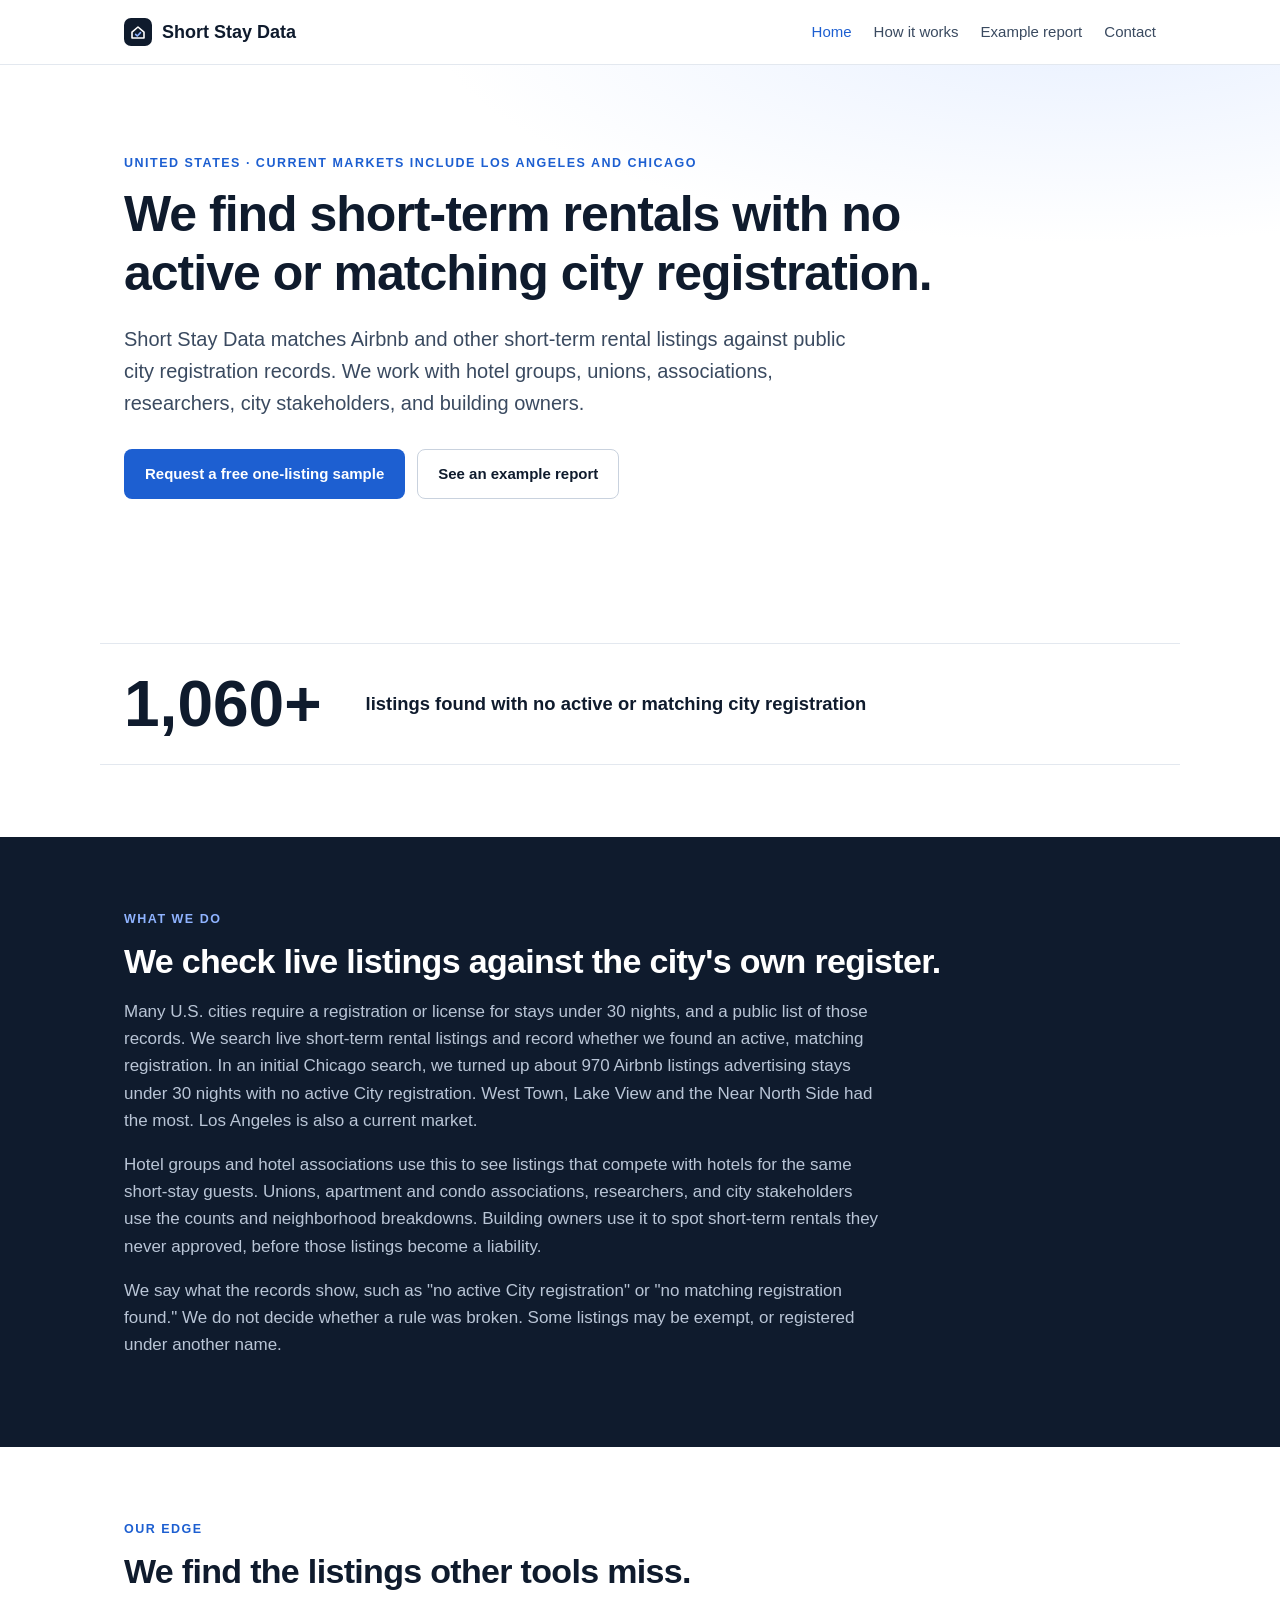
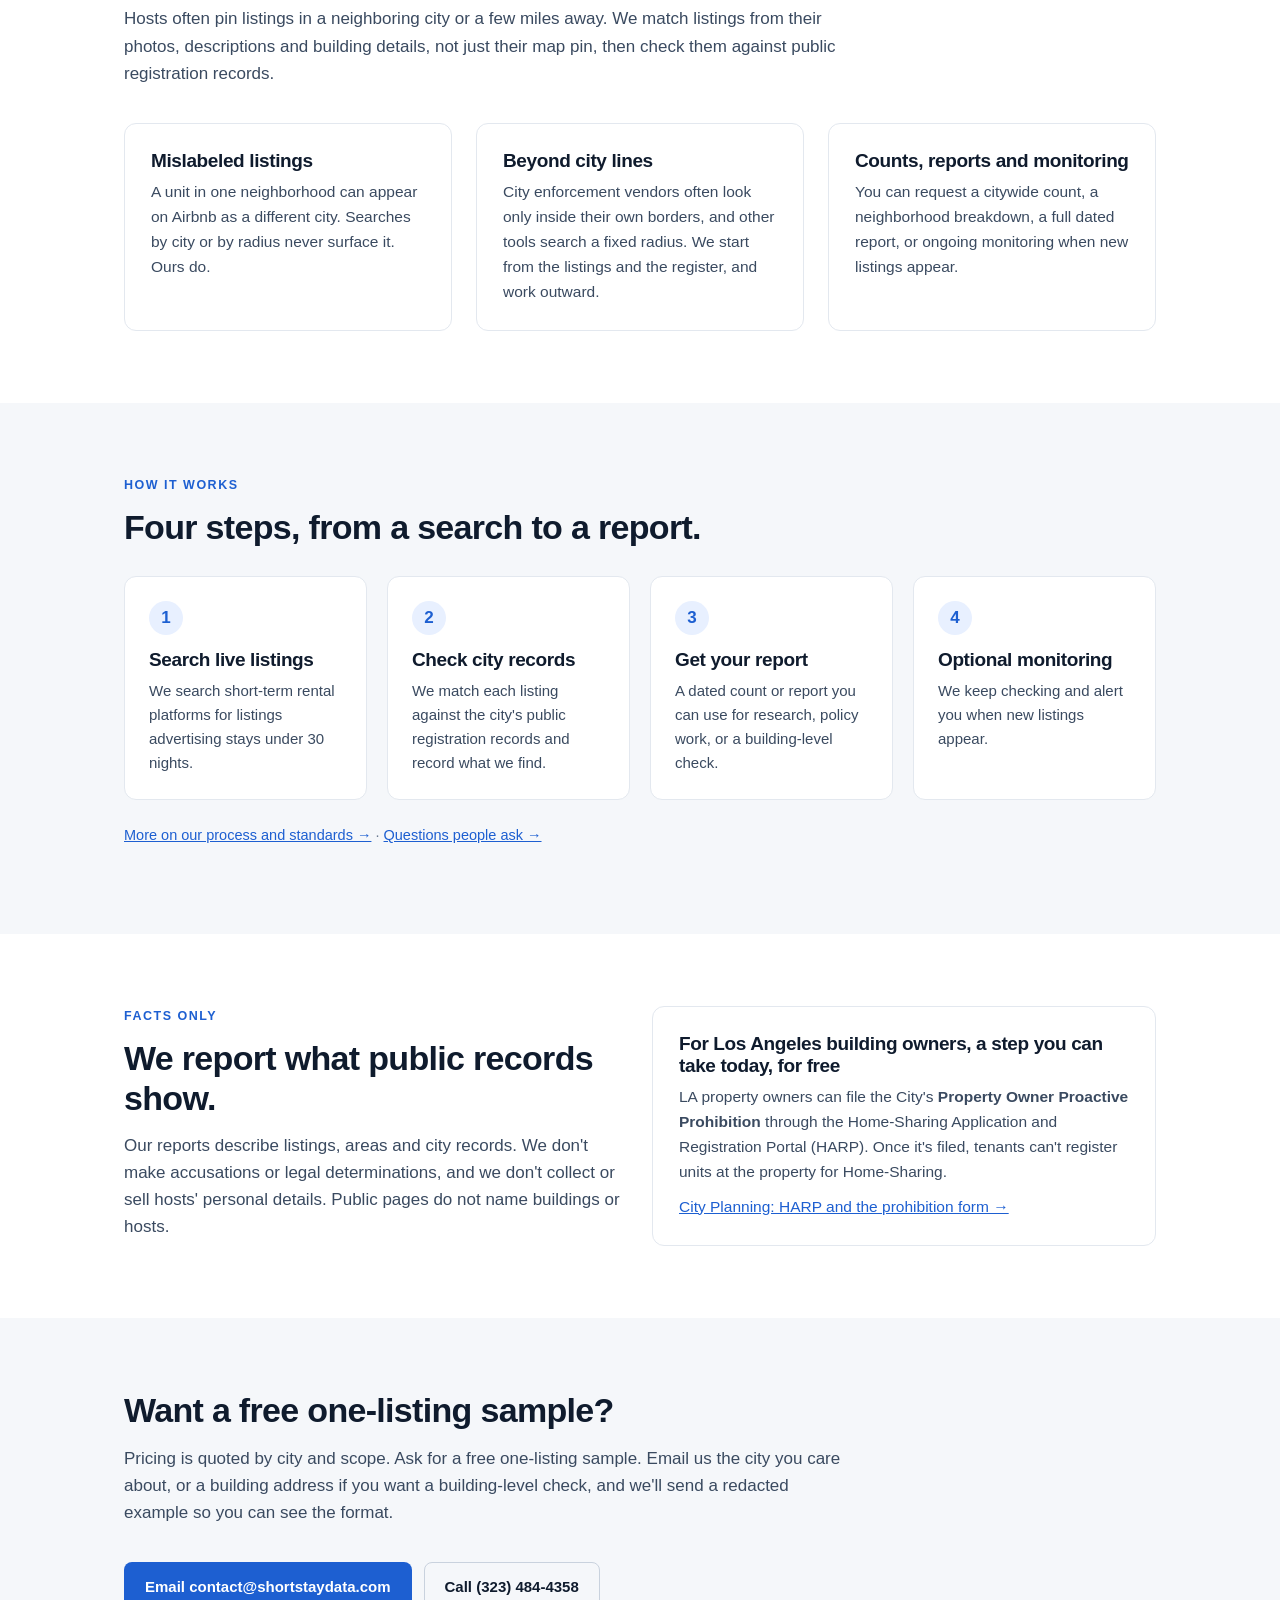
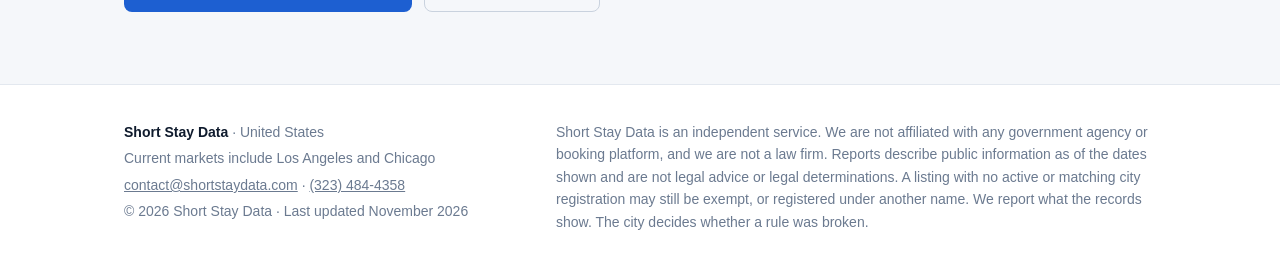
==== commit dc4d03a9: "Reposition the site for US-wide registration matching" ====
--- a/index.html
+++ b/index.html
@@ -3,25 +3,25 @@
 <head>
 <meta charset="utf-8">
 <meta name="viewport" content="width=device-width, initial-scale=1">
-<title>Find Unauthorized Airbnb Listings in Your LA Building | Short Stay Data</title>
-<meta name="description" content="We help Los Angeles building owners find and remove short-term rentals in their buildings that they never approved, with dated, building-level evidence reports.">
+<title>Short-Term Rentals With No Active or Matching City Registration | Short Stay Data</title>
+<meta name="description" content="Short Stay Data matches live Airbnb and other short-term rental listings against public city registration records in markets across the United States. Citywide counts, reports and monitoring for hotel groups, unions, associations, researchers, city stakeholders and building owners. Current markets include Los Angeles and Chicago.">
 <meta name="theme-color" content="#0f1b2d">
 <link rel="canonical" href="https://shortstaydata.com/">
-<link rel="icon" href="/favicon.ico" sizes="48x48">
-<link rel="icon" type="image/svg+xml" href="/favicon.svg">
-<link rel="apple-touch-icon" href="/apple-touch-icon.png">
+<link rel="icon" href="favicon.ico" sizes="48x48">
+<link rel="icon" type="image/svg+xml" href="favicon.svg">
+<link rel="apple-touch-icon" href="apple-touch-icon.png">
 <meta property="og:type" content="website">
 <meta property="og:site_name" content="Short Stay Data">
-<meta property="og:title" content="Find Unauthorized Airbnb Listings in Your LA Building | Short Stay Data">
-<meta property="og:description" content="We help Los Angeles building owners find and remove short-term rentals in their buildings that they never approved, with dated, building-level evidence reports.">
+<meta property="og:title" content="Short-Term Rentals With No Active or Matching City Registration | Short Stay Data">
+<meta property="og:description" content="Short Stay Data matches live Airbnb and other short-term rental listings against public city registration records in markets across the United States. Citywide counts, reports and monitoring for hotel groups, unions, associations, researchers, city stakeholders and building owners. Current markets include Los Angeles and Chicago.">
 <meta property="og:url" content="https://shortstaydata.com/">
 <meta property="og:image" content="https://shortstaydata.com/og.png">
 <meta property="og:image:width" content="1200">
 <meta property="og:image:height" content="630">
-<meta property="og:image:alt" content="Short Stay Data: find unapproved short-term rentals in your Los Angeles building.">
+<meta property="og:image:alt" content="Short Stay Data: short-term rentals with no active or matching city registration. 1,070+ listings found.">
 <meta name="twitter:card" content="summary_large_image">
-<meta name="twitter:title" content="Find Unauthorized Airbnb Listings in Your LA Building | Short Stay Data">
-<meta name="twitter:description" content="We help Los Angeles building owners find and remove short-term rentals in their buildings that they never approved, with dated, building-level evidence reports.">
+<meta name="twitter:title" content="Short-Term Rentals With No Active or Matching City Registration | Short Stay Data">
+<meta name="twitter:description" content="Short Stay Data matches live Airbnb and other short-term rental listings against public city registration records in markets across the United States. Citywide counts, reports and monitoring for hotel groups, unions, associations, researchers, city stakeholders and building owners. Current markets include Los Angeles and Chicago.">
 <meta name="twitter:image" content="https://shortstaydata.com/og.png">
 <link rel="stylesheet" href="styles.css">
 <script type="application/ld+json">
@@ -36,14 +36,10 @@
   "email": "contact@shortstaydata.com",
   "telephone": "+1-323-484-4358",
   "areaServed": {
-    "@type": "City",
-    "name": "Los Angeles",
-    "containedInPlace": {
-      "@type": "State",
-      "name": "California"
-    }
+    "@type": "Country",
+    "name": "United States"
   },
-  "description": "Short Stay Data helps Los Angeles building owners find short-term rental listings advertising units in their buildings, checks them against City of Los Angeles Home-Sharing records, and provides dated evidence reports."
+  "description": "Short Stay Data finds live Airbnb and other short-term rental listings with no active or matching city registration by matching listings against public city registration records, and provides citywide counts, neighborhood breakdowns, full reports and monitoring. Current markets include Los Angeles and Chicago."
 }
 </script>
 </head>
@@ -54,89 +50,88 @@
       <span class="mark" aria-hidden="true"><svg width="16" height="16" viewBox="0 0 16 16"><path d="M2 8.2 8 3l6 5.2V14H2z" fill="none" stroke="#fff" stroke-width="1.6" stroke-linejoin="round"/><path d="M5.6 10.4 7.3 12l3.2-3.4" fill="none" stroke="#8fb3ff" stroke-width="1.6" stroke-linecap="round" stroke-linejoin="round"/></svg></span>
       Short Stay Data
     </a>
-    <nav aria-label="Primary"><ul><li><a href="/" aria-current="page">Home</a></li><li><a href="how-it-works.html">How it works</a></li><li><a href="pricing.html">Pricing</a></li><li><a href="sample-report.html">Example report</a></li><li><a href="contact.html">Contact</a></li></ul></nav>
+    <nav aria-label="Primary"><ul><li><a href="/" aria-current="page">Home</a></li><li><a href="how-it-works.html">How it works</a></li><li><a href="sample-report.html">Example report</a></li><li><a href="contact.html">Contact</a></li></ul></nav>
   </div>
 </header>
 <main>
 
 <section class="hero"><div class="wrap">
-  <p class="eyebrow">For Los Angeles building owners</p>
-  <h1>You can be fined for short-term rentals you never approved. We help you find them first.</h1>
-  <p class="lede">Short Stay Data finds Airbnb and other short-term rental listings advertising units in your building, checks them against City records, and gives you a dated evidence report you can act on.</p>
-  <div class="ctas"><a class="btn btn-primary" href="contact.html">Check my building</a><a class="btn btn-ghost" href="sample-report.html">See an example report</a></div>
+  <p class="eyebrow">United States · current markets include Los Angeles and Chicago</p>
+  <h1>We find short-term rentals with no active or matching city registration.</h1>
+  <p class="lede">Short Stay Data matches Airbnb and other short-term rental listings against public city registration records. We work with hotel groups, unions, associations, researchers, city stakeholders, and building owners.</p>
+  <div class="ctas"><a class="btn btn-primary" href="mailto:contact@shortstaydata.com?subject=Free%20one-listing%20sample">Request a free one-listing sample</a><a class="btn btn-ghost" href="sample-report.html">See an example report</a></div>
 </div></section>
 
 <section class="counter" aria-label="Research to date"><div class="wrap" style="display:flex;flex-wrap:wrap;gap:28px;align-items:center;padding-top:28px;padding-bottom:28px;border-top:1px solid #e3e8ef;border-bottom:1px solid #e3e8ef">
-  <div style="font-size:clamp(44px,7vw,64px);font-weight:800;line-height:1;color:#0f1b2d;font-variant-numeric:tabular-nums;min-width:4ch"><span id="str-count" data-target="700">700</span>+</div>
+  <div style="font-size:clamp(44px,7vw,64px);font-weight:800;line-height:1;color:#0f1b2d;font-variant-numeric:tabular-nums;min-width:6ch"><span id="str-count" data-target="1070">1,070</span>+</div>
   <div style="max-width:620px">
-    <p style="margin:0;font-size:1.15rem;font-weight:600;color:#0f1b2d">suspect short-term rental listings flagged inside the City of Los Angeles</p>
+    <p style="margin:0;font-size:1.15rem;font-weight:600;color:#0f1b2d">listings found with no active or matching city registration</p>
   </div>
 </div></section>
 
 <section class="dark"><div class="wrap">
-  <p class="eyebrow" style="color:#8fb3ff">Why we started</p>
-  <h2>Owners can be held responsible for listings they didn't know about.</h2>
-  <p style="max-width:760px">We started Short Stay Data to help building owners avoid unfair liability. Under LA's Home-Sharing Ordinance (LAMC 12.22 A.32), the City's guidelines state that a property owner "may be held responsible for Home-Sharing violations occurring on their property," not just the hosts who post the listings (<a href="https://planning.lacity.gov/odocument/9930e549-5f65-45d8-a0e1-986d7ea7c75a/Home_Sharing_Administrative_Guidelines_2026.pdf" rel="noopener">City Planning, Home-Sharing Administrative Guidelines, 2026</a>).</p>
-  <p style="max-width:760px">Fines are set per day and adjusted annually for inflation. Under the City's fine schedule effective September 1, 2025, the daily fine is $625.11 for advertising a rental unit as a short-term rental in violation of the ordinance, and $2,500.42 for each day of Home-Sharing beyond the 120-day annual limit without an Extended registration (<a href="https://planning.lacity.gov/odocument/45f6db3c-eb1d-46ae-b5d0-9bfce70f184f/Fine_Memo.pdf" rel="noopener">City Planning fine memo, July 30, 2025</a>). As of October 2026, this is the most recent fine schedule we found published by City Planning.</p>
-  <p style="max-width:760px">In 2025, the City Attorney settled a case over a rent-stabilized Hollywood building, alleging that at least 10 units had been used as short-term rentals. The owner and manager agreed to pay $150,000 in civil penalties; they said they had no knowledge of the rentals. Sources: <a href="https://cityattorney.lacity.gov/updates/la-city-attorney-hydee-feldstein-soto-continues-crackdown-illegal-short-term-rentals-and" rel="noopener">City Attorney announcement, September 2, 2025</a>; <a href="https://www.latimes.com/california/story/2025-09-02/la-cracks-down-on-hollywood-party-houses-and-illegal-short-term-rentals-violators-to-pay-hefty-fines" rel="noopener">Los Angeles Times, September 2, 2025</a>.</p>
-  <p style="max-width:760px">The practical answer is to know what's listed in your building, document it, and act quickly.</p>
+  <p class="eyebrow" style="color:#8fb3ff">What we do</p>
+  <h2>We check live listings against the city's own register.</h2>
+  <p style="max-width:760px">Many U.S. cities require a registration or license for stays under 30 nights, and a public list of those records. We search live short-term rental listings and record whether we found an active, matching registration. In an initial Chicago search, we turned up about 970 Airbnb listings advertising stays under 30 nights with no active City registration. West Town, Lake View and the Near North Side had the most. Los Angeles is also a current market.</p>
+  <p style="max-width:760px">Hotel groups and hotel associations use this to see listings that compete with hotels for the same short-stay guests. Unions, apartment and condo associations, researchers, and city stakeholders use the counts and neighborhood breakdowns. Building owners use it to spot short-term rentals they never approved, before those listings become a liability.</p>
+  <p style="max-width:760px">We say what the records show, such as "no active City registration" or "no matching registration found." We do not decide whether a rule was broken. Some listings may be exempt, or registered under another name.</p>
 </div></section>
 
 <section><div class="wrap">
   <p class="eyebrow">Our edge</p>
   <h2>We find the listings other tools miss.</h2>
-  <p class="intro">Hosts often pin listings in a neighboring city or a few miles away. We match listings to your building from their photos, descriptions and building details, not just their map pin.</p>
+  <p class="intro">Hosts often pin listings in a neighboring city or a few miles away. We match listings from their photos, descriptions and building details, not just their map pin, then check them against public registration records.</p>
   <div class="grid3">
-    <div class="card"><h3>Mislabeled listings</h3><p>A unit in Koreatown can appear on Airbnb as "Culver City." Searches by city or by radius never surface it. Ours do.</p></div>
-    <div class="card"><h3>Beyond city lines</h3><p>City enforcement vendors look only inside their own city's borders, and landlord tools search a fixed radius. We start from your building and work outward.</p></div>
-    <div class="card"><h3>One evidence package</h3><p>You get one building-level report covering every listing and host account we find, with sources and dates for each one.</p></div>
+    <div class="card"><h3>Mislabeled listings</h3><p>A unit in one neighborhood can appear on Airbnb as a different city. Searches by city or by radius never surface it. Ours do.</p></div>
+    <div class="card"><h3>Beyond city lines</h3><p>City enforcement vendors often look only inside their own borders, and other tools search a fixed radius. We start from the listings and the register, and work outward.</p></div>
+    <div class="card"><h3>Counts, reports and monitoring</h3><p>You can request a citywide count, a neighborhood breakdown, a full dated report, or ongoing monitoring when new listings appear.</p></div>
   </div>
 </div></section>
 
 <section class="alt"><div class="wrap">
   <p class="eyebrow">How it works</p>
-  <h2>Four steps, one report.</h2>
+  <h2>Four steps, from a search to a report.</h2>
   <div class="steps" style="margin-top:28px">
-    <div class="step"><h3>Search and match</h3><p>We search short-term rental platforms and match listings to your building.</p></div>
-    <div class="step"><h3>Check City records</h3><p>We check City Home-Sharing registrations and building records, including rent stabilization status.</p></div>
-    <div class="step"><h3>Get your report</h3><p>A dated evidence report you can hand to your property manager or the City.</p></div>
+    <div class="step"><h3>Search live listings</h3><p>We search short-term rental platforms for listings advertising stays under 30 nights.</p></div>
+    <div class="step"><h3>Check city records</h3><p>We match each listing against the city's public registration records and record what we find.</p></div>
+    <div class="step"><h3>Get your report</h3><p>A dated count or report you can use for research, policy work, or a building-level check.</p></div>
     <div class="step"><h3>Optional monitoring</h3><p>We keep checking and alert you when new listings appear.</p></div>
   </div>
-  <p class="note"><a href="how-it-works.html">More on our process and standards &rarr;</a> · <a href="how-it-works.html#faq">Questions owners ask &rarr;</a></p>
+  <p class="note"><a href="how-it-works.html">More on our process and standards &rarr;</a> · <a href="how-it-works.html#faq">Questions people ask &rarr;</a></p>
 </div></section>
 
 <section><div class="wrap grid2" style="align-items:start">
   <div>
     <p class="eyebrow">Facts only</p>
     <h2>We report what public records show.</h2>
-    <p class="intro" style="margin-bottom:0">Our reports describe listings, addresses and City records. We don't make accusations or legal determinations, and we don't collect or sell hosts' personal details.</p>
+    <p class="intro" style="margin-bottom:0">Our reports describe listings, areas and city records. We don't make accusations or legal determinations, and we don't collect or sell hosts' personal details. Public pages do not name buildings or hosts.</p>
   </div>
   <div class="card">
-    <h3>A step you can take today, for free</h3>
+    <h3>For Los Angeles building owners, a step you can take today, for free</h3>
     <p>LA property owners can file the City's <strong>Property Owner Proactive Prohibition</strong> through the Home-Sharing Application and Registration Portal (HARP). Once it's filed, tenants can't register units at the property for Home-Sharing.</p>
     <p><a href="https://planning.lacity.gov/home-sharing-application-and-registration-portal-harp" rel="noopener">City Planning: HARP and the prohibition form &rarr;</a></p>
   </div>
 </div></section>
 <section class="alt"><div class="wrap">
-  <h2>Want to know what's listed in your building?</h2>
-  <p class="intro">Send us the address. We'll tell you how many listings we find before you commit to anything.</p>
-  <div class="ctas"><a class="btn btn-primary" href="mailto:contact@shortstaydata.com?subject=Building%20check%20request">Email contact@shortstaydata.com</a><a class="btn btn-ghost" href="tel:+13234844358">Call (323) 484-4358</a></div>
+  <h2>Want a free one-listing sample?</h2>
+  <p class="intro">Pricing is quoted by city and scope. Ask for a free one-listing sample. Email us the city you care about, or a building address if you want a building-level check, and we'll send a redacted example so you can see the format.</p>
+  <div class="ctas"><a class="btn btn-primary" href="mailto:contact@shortstaydata.com?subject=Free%20one-listing%20sample">Email contact@shortstaydata.com</a><a class="btn btn-ghost" href="tel:+13234844358">Call (323) 484-4358</a></div>
 </div></section>
 
 </main>
 <footer>
   <div class="wrap f">
     <div>
-      <p><strong style="color:var(--ink)">Short Stay Data</strong> · Los Angeles</p>
+      <p><strong style="color:var(--ink)">Short Stay Data</strong> · United States</p>
+      <p>Current markets include Los Angeles and Chicago</p>
       <p><a href="mailto:contact@shortstaydata.com">contact@shortstaydata.com</a> · <a href="tel:+13234844358">(323) 484-4358</a></p>
-      <p>© 2026 Short Stay Data · Last updated October 2026</p>
+      <p>© 2026 Short Stay Data · Last updated November 2026</p>
     </div>
     <div class="disc">
-      <p>Short Stay Data is an independent service. We are not affiliated with any government agency or booking platform, and we are not a law firm. Reports describe public information as of the dates shown and are not legal advice or legal determinations.</p>
+      <p>Short Stay Data is an independent service. We are not affiliated with any government agency or booking platform, and we are not a law firm. Reports describe public information as of the dates shown and are not legal advice or legal determinations. A listing with no active or matching city registration may still be exempt, or registered under another name. We report what the records show. The city decides whether a rule was broken.</p>
     </div>
   </div>
-</footer>
-<script>
+</footer><script>
 (function(){var el=document.getElementById('str-count');if(!el)return;var t=parseInt(el.dataset.target,10)||0;
 if(window.matchMedia&&matchMedia('(prefers-reduced-motion: reduce)').matches)return;
 function run(){var d=2200,s=null;function f(ts){if(!s)s=ts;var p=Math.min((ts-s)/d,1),e=1-Math.pow(1-p,3);el.textContent=Math.round(t*e).toLocaleString();if(p<1)requestAnimationFrame(f);}el.textContent='0';requestAnimationFrame(f);}
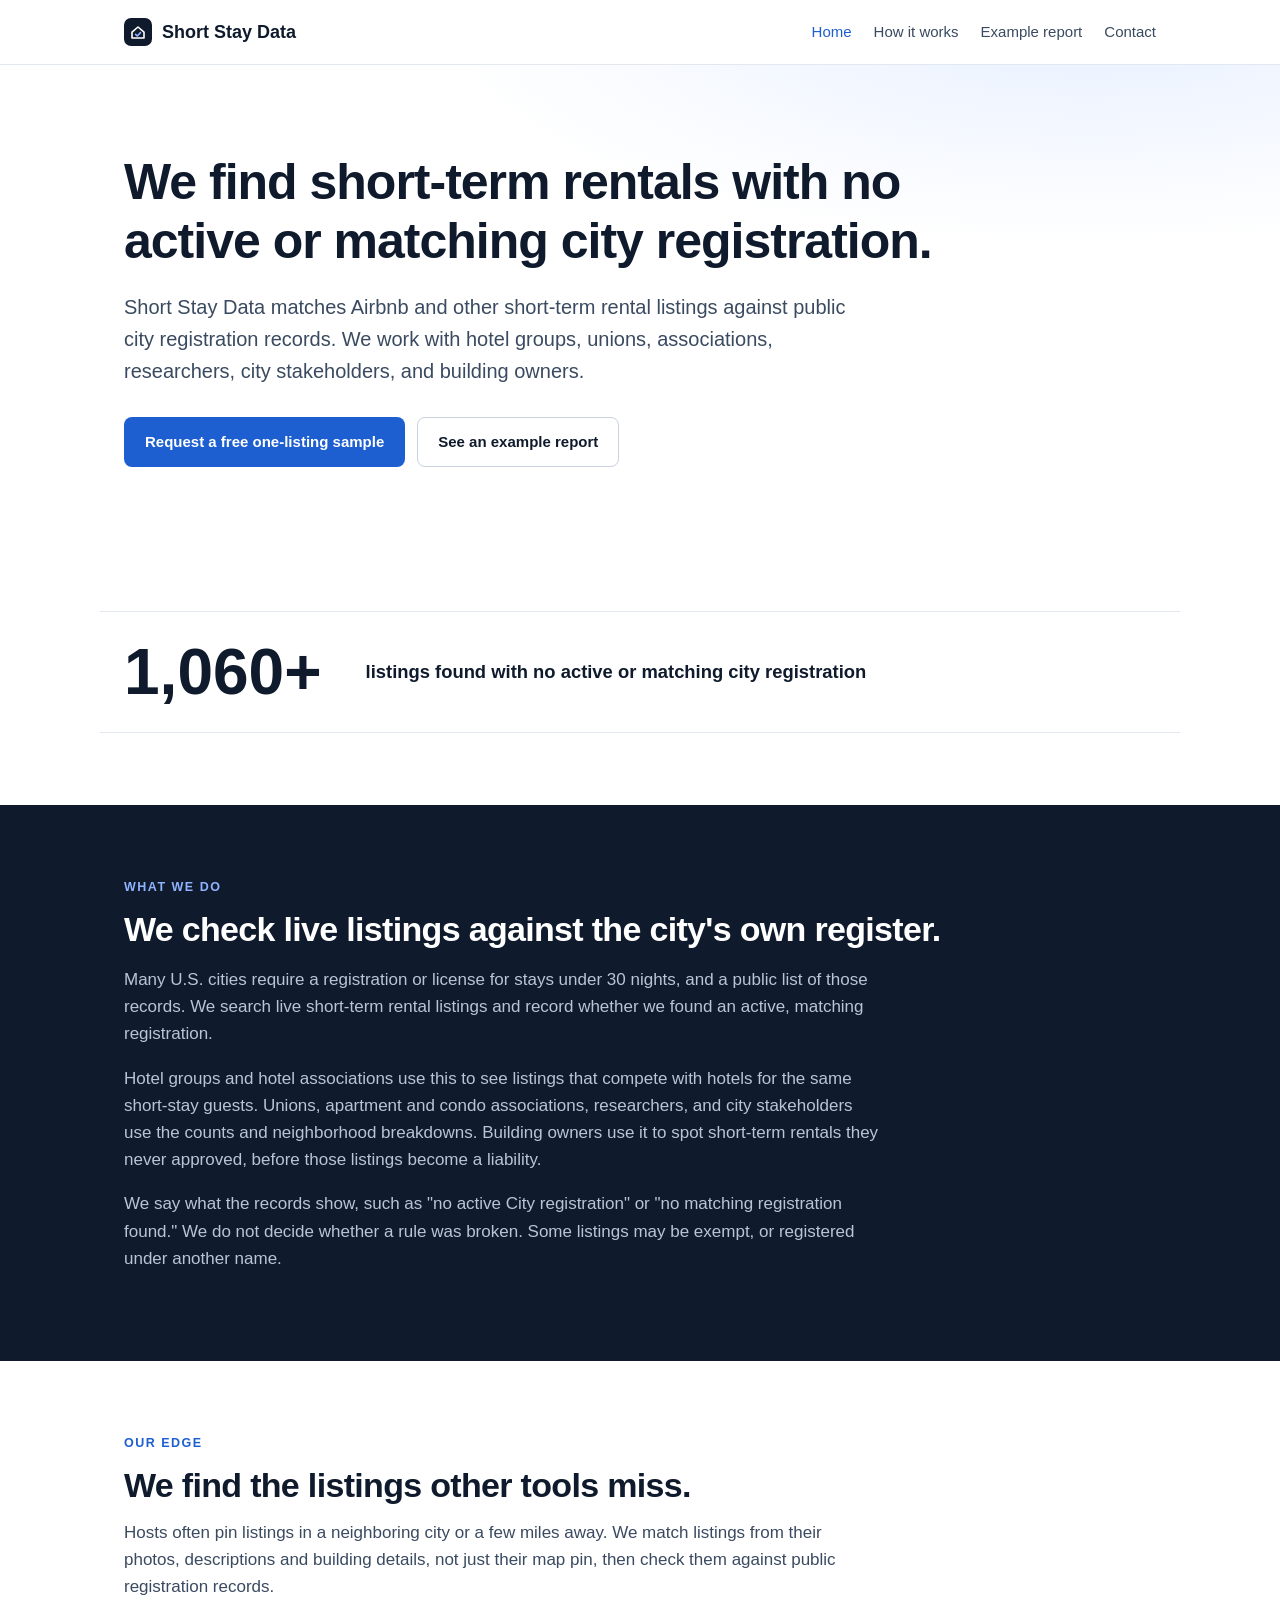
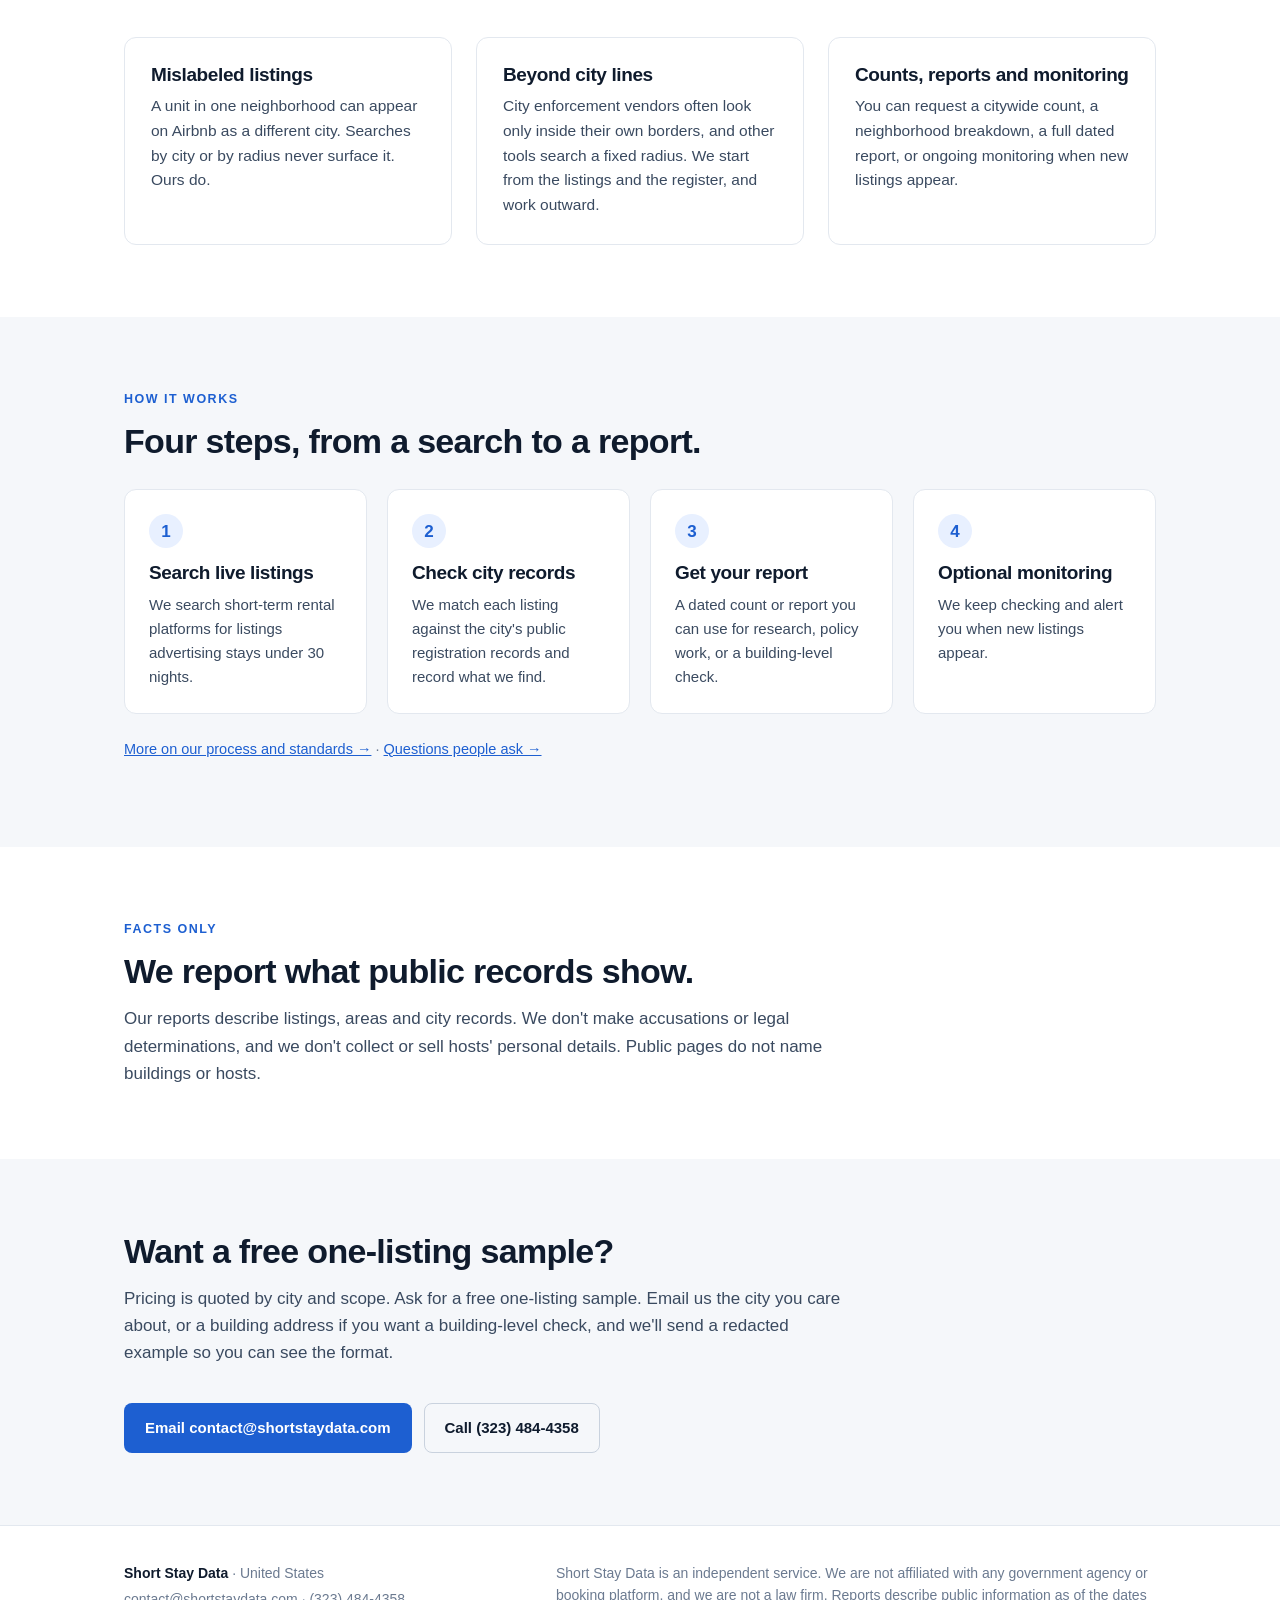
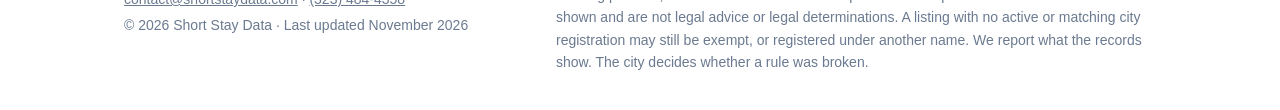
==== commit 195313f2: "Remove market and search details from site copy" ====
--- a/index.html
+++ b/index.html
@@ -4,7 +4,7 @@
 <meta charset="utf-8">
 <meta name="viewport" content="width=device-width, initial-scale=1">
 <title>Short-Term Rentals With No Active or Matching City Registration | Short Stay Data</title>
-<meta name="description" content="Short Stay Data matches live Airbnb and other short-term rental listings against public city registration records in markets across the United States. Citywide counts, reports and monitoring for hotel groups, unions, associations, researchers, city stakeholders and building owners. Current markets include Los Angeles and Chicago.">
+<meta name="description" content="Short Stay Data matches live Airbnb and other short-term rental listings against public city registration records in markets across the United States. Citywide counts, reports and monitoring for hotel groups, unions, associations, researchers, city stakeholders and building owners.">
 <meta name="theme-color" content="#0f1b2d">
 <link rel="canonical" href="https://shortstaydata.com/">
 <link rel="icon" href="favicon.ico" sizes="48x48">
@@ -13,7 +13,7 @@
 <meta property="og:type" content="website">
 <meta property="og:site_name" content="Short Stay Data">
 <meta property="og:title" content="Short-Term Rentals With No Active or Matching City Registration | Short Stay Data">
-<meta property="og:description" content="Short Stay Data matches live Airbnb and other short-term rental listings against public city registration records in markets across the United States. Citywide counts, reports and monitoring for hotel groups, unions, associations, researchers, city stakeholders and building owners. Current markets include Los Angeles and Chicago.">
+<meta property="og:description" content="Short Stay Data matches live Airbnb and other short-term rental listings against public city registration records in markets across the United States. Citywide counts, reports and monitoring for hotel groups, unions, associations, researchers, city stakeholders and building owners.">
 <meta property="og:url" content="https://shortstaydata.com/">
 <meta property="og:image" content="https://shortstaydata.com/og.png">
 <meta property="og:image:width" content="1200">
@@ -21,7 +21,7 @@
 <meta property="og:image:alt" content="Short Stay Data: short-term rentals with no active or matching city registration. 1,070+ listings found.">
 <meta name="twitter:card" content="summary_large_image">
 <meta name="twitter:title" content="Short-Term Rentals With No Active or Matching City Registration | Short Stay Data">
-<meta name="twitter:description" content="Short Stay Data matches live Airbnb and other short-term rental listings against public city registration records in markets across the United States. Citywide counts, reports and monitoring for hotel groups, unions, associations, researchers, city stakeholders and building owners. Current markets include Los Angeles and Chicago.">
+<meta name="twitter:description" content="Short Stay Data matches live Airbnb and other short-term rental listings against public city registration records in markets across the United States. Citywide counts, reports and monitoring for hotel groups, unions, associations, researchers, city stakeholders and building owners.">
 <meta name="twitter:image" content="https://shortstaydata.com/og.png">
 <link rel="stylesheet" href="styles.css">
 <script type="application/ld+json">
@@ -39,7 +39,7 @@
     "@type": "Country",
     "name": "United States"
   },
-  "description": "Short Stay Data finds live Airbnb and other short-term rental listings with no active or matching city registration by matching listings against public city registration records, and provides citywide counts, neighborhood breakdowns, full reports and monitoring. Current markets include Los Angeles and Chicago."
+  "description": "Short Stay Data finds live Airbnb and other short-term rental listings with no active or matching city registration by matching listings against public city registration records, and provides citywide counts, neighborhood breakdowns, full reports and monitoring."
 }
 </script>
 </head>
@@ -56,7 +56,6 @@
 <main>
 
 <section class="hero"><div class="wrap">
-  <p class="eyebrow">United States · current markets include Los Angeles and Chicago</p>
   <h1>We find short-term rentals with no active or matching city registration.</h1>
   <p class="lede">Short Stay Data matches Airbnb and other short-term rental listings against public city registration records. We work with hotel groups, unions, associations, researchers, city stakeholders, and building owners.</p>
   <div class="ctas"><a class="btn btn-primary" href="mailto:contact@shortstaydata.com?subject=Free%20one-listing%20sample">Request a free one-listing sample</a><a class="btn btn-ghost" href="sample-report.html">See an example report</a></div>
@@ -72,7 +71,7 @@
 <section class="dark"><div class="wrap">
   <p class="eyebrow" style="color:#8fb3ff">What we do</p>
   <h2>We check live listings against the city's own register.</h2>
-  <p style="max-width:760px">Many U.S. cities require a registration or license for stays under 30 nights, and a public list of those records. We search live short-term rental listings and record whether we found an active, matching registration. In an initial Chicago search, we turned up about 970 Airbnb listings advertising stays under 30 nights with no active City registration. West Town, Lake View and the Near North Side had the most. Los Angeles is also a current market.</p>
+  <p style="max-width:760px">Many U.S. cities require a registration or license for stays under 30 nights, and a public list of those records. We search live short-term rental listings and record whether we found an active, matching registration.</p>
   <p style="max-width:760px">Hotel groups and hotel associations use this to see listings that compete with hotels for the same short-stay guests. Unions, apartment and condo associations, researchers, and city stakeholders use the counts and neighborhood breakdowns. Building owners use it to spot short-term rentals they never approved, before those listings become a liability.</p>
   <p style="max-width:760px">We say what the records show, such as "no active City registration" or "no matching registration found." We do not decide whether a rule was broken. Some listings may be exempt, or registered under another name.</p>
 </div></section>
@@ -100,17 +99,10 @@
   <p class="note"><a href="how-it-works.html">More on our process and standards &rarr;</a> · <a href="how-it-works.html#faq">Questions people ask &rarr;</a></p>
 </div></section>
 
-<section><div class="wrap grid2" style="align-items:start">
-  <div>
-    <p class="eyebrow">Facts only</p>
-    <h2>We report what public records show.</h2>
-    <p class="intro" style="margin-bottom:0">Our reports describe listings, areas and city records. We don't make accusations or legal determinations, and we don't collect or sell hosts' personal details. Public pages do not name buildings or hosts.</p>
-  </div>
-  <div class="card">
-    <h3>For Los Angeles building owners, a step you can take today, for free</h3>
-    <p>LA property owners can file the City's <strong>Property Owner Proactive Prohibition</strong> through the Home-Sharing Application and Registration Portal (HARP). Once it's filed, tenants can't register units at the property for Home-Sharing.</p>
-    <p><a href="https://planning.lacity.gov/home-sharing-application-and-registration-portal-harp" rel="noopener">City Planning: HARP and the prohibition form &rarr;</a></p>
-  </div>
+<section><div class="wrap">
+  <p class="eyebrow">Facts only</p>
+  <h2>We report what public records show.</h2>
+  <p class="intro" style="margin-bottom:0">Our reports describe listings, areas and city records. We don't make accusations or legal determinations, and we don't collect or sell hosts' personal details. Public pages do not name buildings or hosts.</p>
 </div></section>
 <section class="alt"><div class="wrap">
   <h2>Want a free one-listing sample?</h2>
@@ -123,7 +115,6 @@
   <div class="wrap f">
     <div>
       <p><strong style="color:var(--ink)">Short Stay Data</strong> · United States</p>
-      <p>Current markets include Los Angeles and Chicago</p>
       <p><a href="mailto:contact@shortstaydata.com">contact@shortstaydata.com</a> · <a href="tel:+13234844358">(323) 484-4358</a></p>
       <p>© 2026 Short Stay Data · Last updated November 2026</p>
     </div>
